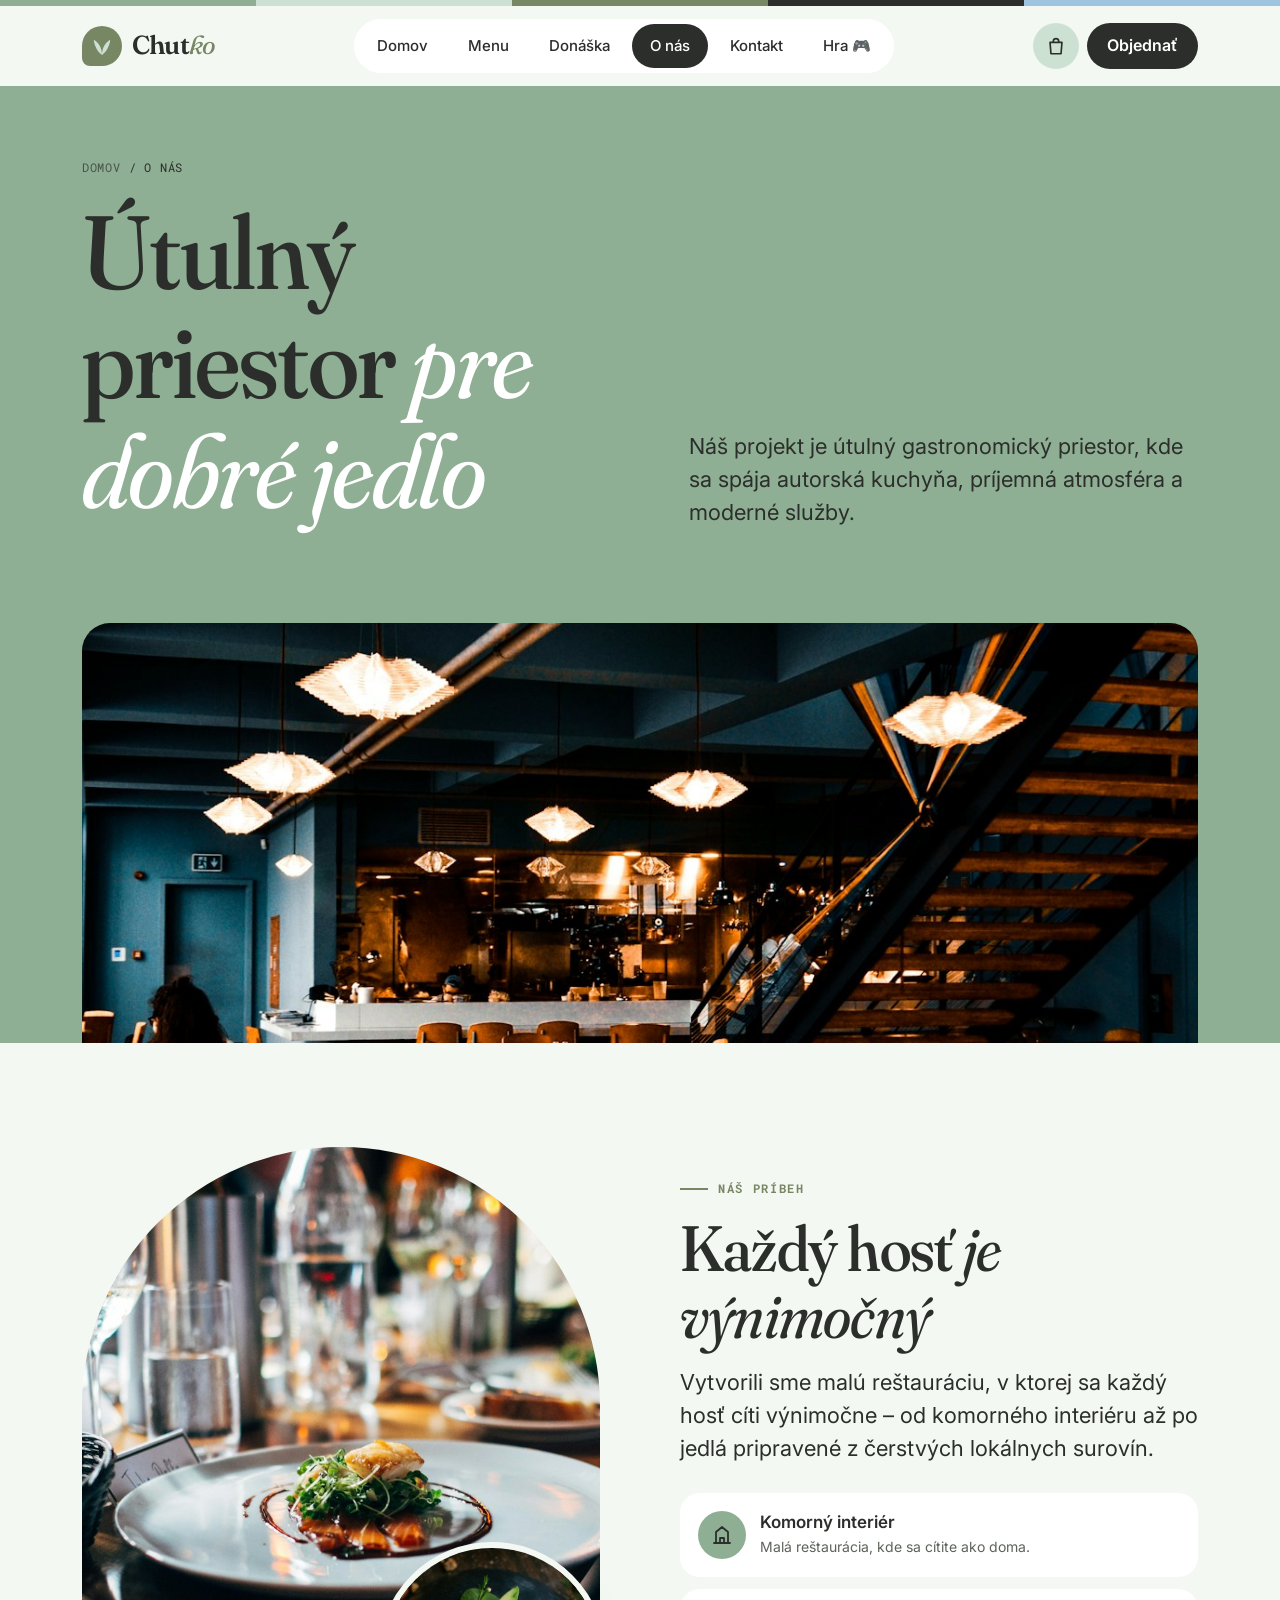
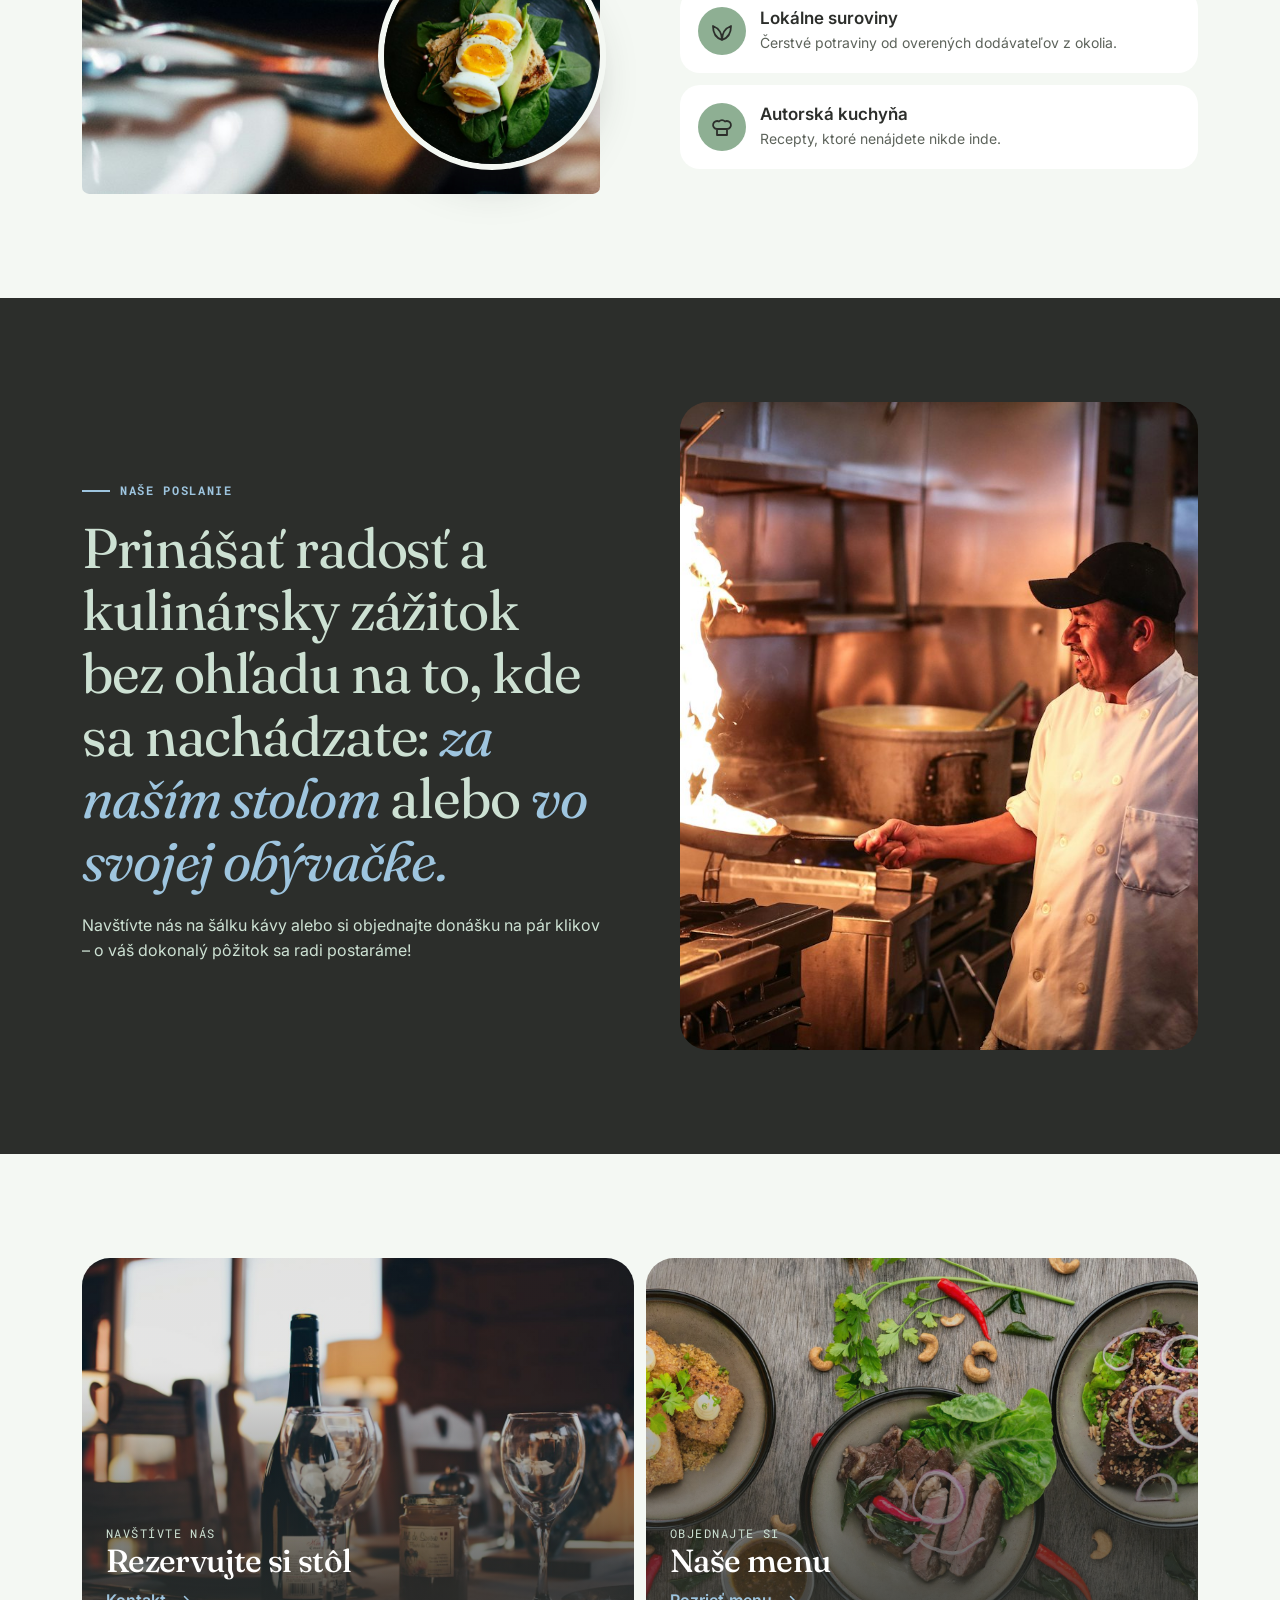
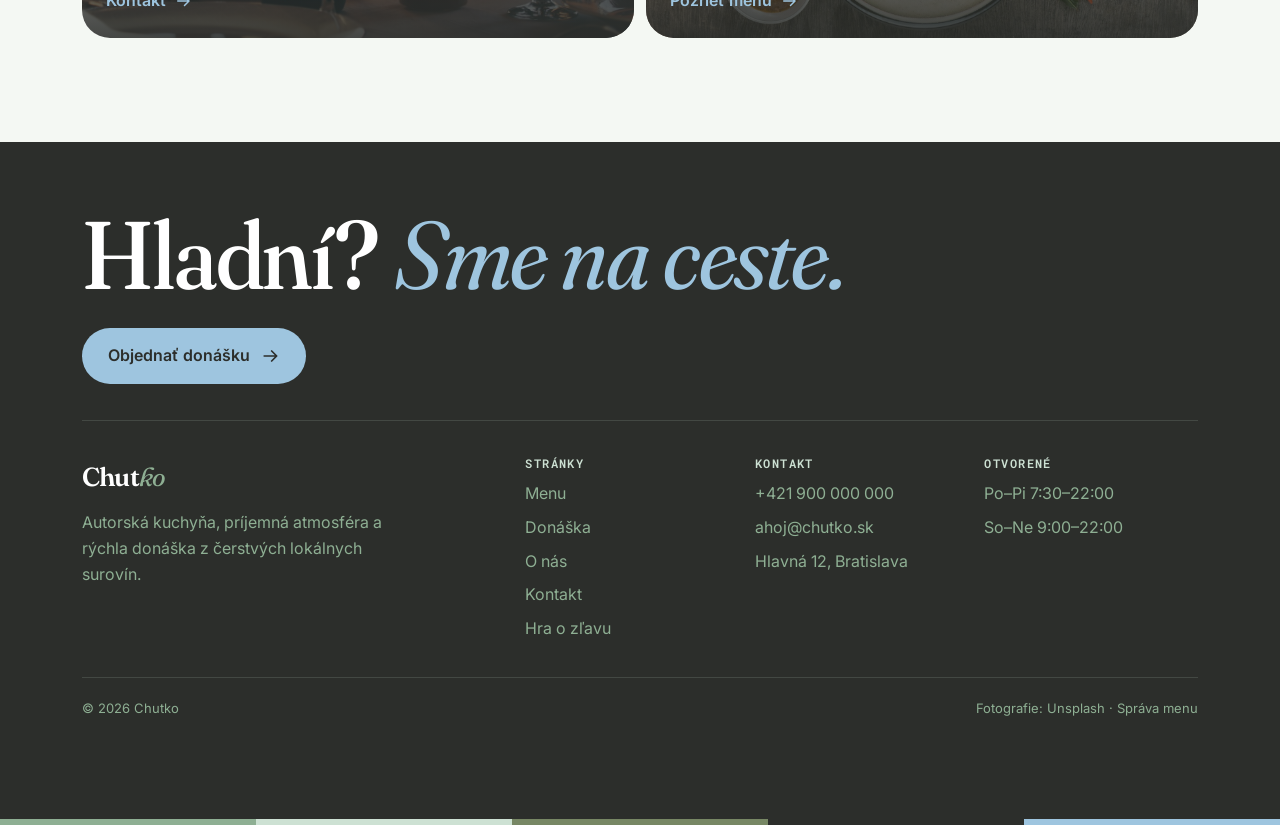
==== chutko-web/o-nas.html @ 9091e457 "Add files via upload" ====
<!DOCTYPE html>
<html lang="sk" class="no-js">
<head>
  <meta charset="UTF-8">
  <meta name="viewport" content="width=device-width, initial-scale=1, viewport-fit=cover">
  <meta name="theme-color" content="#F4F8F3">
  <meta name="description" content="Útulný gastronomický priestor s autorskou kuchyňou z čerstvých lokálnych surovín.">
  <title>O nás — Chutko</title>
  <link rel="icon" href="data:image/svg+xml,%3Csvg xmlns='http://www.w3.org/2000/svg' viewBox='0 0 32 32'%3E%3Crect width='32' height='32' rx='10' fill='%23778764'/%3E%3Cpath d='M16 27c0-9-5-15-10-18 1 8 4 14 10 18Zm0 0c0-9 5-15 10-18-1 8-4 14-10 18Z' fill='%23CDE1D3'/%3E%3C/svg%3E">
  <link rel="preconnect" href="https://fonts.googleapis.com">
  <link rel="preconnect" href="https://fonts.gstatic.com" crossorigin>
  <link href="https://fonts.googleapis.com/css2?family=Fraunces:ital,opsz,wght@0,9..144,400..700;1,9..144,400..600&family=Inter:wght@400;500;600;700&family=Roboto+Mono:wght@500;700&display=swap" rel="stylesheet">
  <link rel="stylesheet" href="styles.css">
</head>
<body>
  <div class="palette-bar" aria-hidden="true"><i></i><i></i><i></i><i></i><i></i></div>
  <header class="header">
    <div class="container header__row">
      <a href="index.html" class="logo" aria-label="Chutko — domov">
        <span class="logo__mark"><svg viewBox="0 0 32 32" aria-hidden="true"><path d="M16 29C16 18 10 10 4 7c1 9 5 17 12 22Zm0 0c0-11 6-19 12-22-1 9-5 17-12 22Z" fill="currentColor"/></svg></span>
        <span class="logo__text">Chut<em>ko</em></span>
      </a>
      <nav class="nav" aria-label="Hlavné menu">
        <a href="index.html">Domov</a>
        <a href="menu.html">Menu</a>
        <a href="donaska.html">Donáška</a>
        <a href="o-nas.html" aria-current="page">O nás</a>
        <a href="kontakt.html">Kontakt</a>
        <a href="hra.html">Hra 🎮</a>
      </nav>
      <div class="header__actions">
        <a href="kosik.html" class="icon-btn" aria-label="Košík"><svg viewBox="0 0 24 24" aria-hidden="true"><path d="M5.5 8h13l-1 12.5h-11L5.5 8Zm3.5 0V7a3 3 0 0 1 6 0v1" fill="none" stroke="currentColor" stroke-width="1.8" stroke-linecap="round" stroke-linejoin="round"/></svg><span class="badge" data-cart-count hidden>0</span></a>
        <a href="menu.html" class="btn btn--ink header__order">Objednať</a>
        <button class="icon-btn burger" type="button" data-burger aria-label="Menu" aria-expanded="false" aria-controls="mnav"><span></span><span></span></button>
      </div>
    </div>
  </header>
  <nav class="mnav" id="mnav" aria-label="Mobilné menu">
    <a href="index.html"><small>01</small>Domov</a>
    <a href="menu.html"><small>02</small>Menu</a>
    <a href="donaska.html"><small>03</small>Donáška</a>
    <a href="o-nas.html" aria-current="page"><small>04</small>O nás</a>
    <a href="kontakt.html"><small>05</small>Kontakt</a>
    <a href="hra.html"><small>06</small>Hra 🎮</a>
    <div class="mnav__foot">
      <p>Objednávky: <a href="tel:+421900000000">+421 900 000 000</a></p>
      <a href="kosik.html" class="btn btn--sky btn--block">Otvoriť košík <svg viewBox="0 0 24 24" aria-hidden="true"><path d="M5 12h14m-5-6 6 6-6 6" fill="none" stroke="currentColor" stroke-width="2" stroke-linecap="round" stroke-linejoin="round"/></svg></a>
    </div>
  </nav>

  <main>
    <section class="phero">
      <div class="container">
        <div>
          <nav class="crumbs" aria-label="Omrvinky"><a href="index.html">Domov</a><span>/</span><span>O nás</span></nav>
          <h1 class="display h1">Útulný priestor <em>pre dobré jedlo</em></h1>
        </div>
        <p class="lead">Náš projekt je útulný gastronomický priestor, kde sa spája autorská kuchyňa, príjemná atmosféra a moderné služby.</p>
        <div class="phero__img"><img src="img/priestor.jpg" alt="Interiér reštaurácie Chutko" width="1200" height="900"></div>
      </div>
    </section>

    <section class="section">
      <div class="container split">
        <div class="split__media split__media--arch reveal">
          <img src="img/interier.jpg" alt="Hostia pri večeri" loading="lazy">
          <img class="float" src="img/avokado.jpg" alt="" loading="lazy">
        </div>
        <div class="reveal">
          <p class="label c-olive">Náš príbeh</p>
          <h2 class="display h2">Každý hosť <em>je výnimočný</em></h2>
          <p class="lead">Vytvorili sme malú reštauráciu, v ktorej sa každý hosť cíti výnimočne – od komorného interiéru až po jedlá pripravené z čerstvých lokálnych surovín.</p>
          <ul class="perks"><li class="reveal"><span class="perks__icon"><svg viewBox="0 0 24 24" aria-hidden="true"><path d="M4 20h16M6 20V9l6-5 6 5v11M10 20v-5h4v5" fill="none" stroke="currentColor" stroke-width="1.8" stroke-linecap="round" stroke-linejoin="round"/></svg></span><div><h3>Komorný interiér</h3><p>Malá reštaurácia, kde sa cítite ako doma.</p></div></li><li class="reveal"><span class="perks__icon"><svg viewBox="0 0 24 24" aria-hidden="true"><path d="M12 21c0-7-4-12-9-14 0 7 3 12 9 14Zm0 0c0-7 4-12 9-14 0 7-3 12-9 14Z" fill="none" stroke="currentColor" stroke-width="1.8" stroke-linecap="round" stroke-linejoin="round"/></svg></span><div><h3>Lokálne suroviny</h3><p>Čerstvé potraviny od overených dodávateľov z okolia.</p></div></li><li class="reveal"><span class="perks__icon"><svg viewBox="0 0 24 24" aria-hidden="true"><path d="M7 14h10v6H7zM7 14a4 4 0 1 1 2-7.5 4 4 0 0 1 6 0A4 4 0 1 1 17 14" fill="none" stroke="currentColor" stroke-width="1.8" stroke-linecap="round" stroke-linejoin="round"/></svg></span><div><h3>Autorská kuchyňa</h3><p>Recepty, ktoré nenájdete nikde inde.</p></div></li></ul>
        </div>
      </div>
    </section>

    <section class="section section--ink">
      <div class="container split split--rev">
        <div class="split__media reveal">
          <img src="img/sef.jpg" alt="Šéfkuchár pri sporáku" loading="lazy">
        </div>
        <div class="reveal">
          <p class="label c-sky">Naše poslanie</p>
          <p class="quote">Prinášať radosť a kulinársky zážitok bez ohľadu na to, kde sa nachádzate: <em>za naším stolom</em> alebo <em>vo svojej obývačke.</em></p>
          <p style="margin-top:20px">Navštívte nás na šálku kávy alebo si objednajte donášku na pár klikov – o váš dokonalý pôžitok sa radi postaráme!</p>
        </div>
      </div>
    </section>

    <section class="section">
      <div class="container two-cards">
        <a href="kontakt.html" class="card-link reveal">
          <img src="img/vecer.jpg" alt="" loading="lazy">
          <small>Navštívte nás</small>
          <strong>Rezervujte si stôl</strong>
          <span class="arrow">Kontakt <svg viewBox="0 0 24 24" aria-hidden="true"><path d="M5 12h14m-5-6 6 6-6 6" fill="none" stroke="currentColor" stroke-width="2" stroke-linecap="round" stroke-linejoin="round"/></svg></span>
        </a>
        <a href="menu.html" class="card-link reveal reveal-d1">
          <img src="img/hero.jpg" alt="" loading="lazy">
          <small>Objednajte si</small>
          <strong>Naše menu</strong>
          <span class="arrow">Pozrieť menu <svg viewBox="0 0 24 24" aria-hidden="true"><path d="M5 12h14m-5-6 6 6-6 6" fill="none" stroke="currentColor" stroke-width="2" stroke-linecap="round" stroke-linejoin="round"/></svg></span>
        </a>
      </div>
    </section>
  </main>

  <footer class="footer">
    <div class="container">
      <div class="footer__big">
        <p class="display">Hladní? <em>Sme na&nbsp;ceste.</em></p>
        <a href="menu.html" class="btn btn--sky">Objednať donášku <svg viewBox="0 0 24 24" aria-hidden="true"><path d="M5 12h14m-5-6 6 6-6 6" fill="none" stroke="currentColor" stroke-width="2" stroke-linecap="round" stroke-linejoin="round"/></svg></a>
      </div>
      <div class="footer__grid">
        <div>
          <a href="index.html" class="logo"><span class="logo__text">Chut<em>ko</em></span></a>
          <p style="margin-top:12px;max-width:30ch">Autorská kuchyňa, príjemná atmosféra a rýchla donáška z čerstvých lokálnych surovín.</p>
        </div>
        <div>
          <h3>Stránky</h3>
          <ul>
            <li><a href="menu.html">Menu</a></li>
            <li><a href="donaska.html">Donáška</a></li>
            <li><a href="o-nas.html">O nás</a></li>
            <li><a href="kontakt.html">Kontakt</a></li>
            <li><a href="hra.html">Hra o zľavu</a></li>
          </ul>
        </div>
        <div>
          <h3>Kontakt</h3>
          <ul>
            <li><a href="tel:+421900000000">+421 900 000 000</a></li>
            <li><a href="mailto:ahoj@chutko.sk">ahoj@chutko.sk</a></li>
            <li>Hlavná 12, Bratislava</li>
          </ul>
        </div>
        <div>
          <h3>Otvorené</h3>
          <ul>
            <li>Po–Pi 7:30–22:00</li>
            <li>So–Ne 9:00–22:00</li>
          </ul>
        </div>
      </div>
      <div class="footer__bottom">
        <span>© <span data-year></span> Chutko</span>
        <span>Fotografie: Unsplash · <a href="admin.html">Správa menu</a></span>
      </div>
    </div>
  </footer>
  <div class="palette-bar" aria-hidden="true"><i></i><i></i><i></i><i></i><i></i></div>
  <a href="kosik.html" class="cart-bar" data-cart-bar hidden>
    <span class="cart-bar__count" data-cart-count>0</span>
    <span class="cart-bar__label">Váš košík</span>
    <span class="cart-bar__total"><span data-cart-sum>0,00 €</span><svg viewBox="0 0 24 24" aria-hidden="true"><path d="M5 12h14m-5-6 6 6-6 6" fill="none" stroke="currentColor" stroke-width="2" stroke-linecap="round" stroke-linejoin="round"/></svg></span>
  </a>

  <script src="data.js"></script>
  <script src="script.js"></script>
  <script src="fun.js"></script>
</body>
</html>
---- chutko-web/styles.css ----
/* ==========================================================
   Chutko — reštaurácia a donáška
   Mobile-first · Paleta: #8EAF93 · #CDE1D3 · #778764 · #2C2E2B · #9EC5DF
   ========================================================== */

/* Plynulé prechody medzi stránkami (odkazy href) */
@view-transition { navigation: auto; }
::view-transition-old(root) { animation: vt-out .28s ease both; }
::view-transition-new(root) { animation: vt-in .38s ease both; }
@keyframes vt-out { to { opacity: 0; transform: translateY(-10px); } }
@keyframes vt-in { from { opacity: 0; transform: translateY(14px); } }

:root {
  --sage: #8EAF93;
  --mint: #CDE1D3;
  --olive: #778764;
  --olive-deep: #5a6749;
  --ink: #2C2E2B;
  --ink-2: #363935;
  --sky: #9EC5DF;
  --sky-soft: #dcebf5;
  --paper: #f4f8f3;
  --white: #fff;
  --muted: #5d635b;

  --display: "Fraunces", Georgia, "Times New Roman", serif;
  --font: "Inter", system-ui, -apple-system, "Segoe UI", Roboto, sans-serif;
  --mono: "Roboto Mono", ui-monospace, monospace;

  --gutter: 16px;
  --max: 1180px;
  --r-lg: 28px;
  --r: 20px;
  --r-sm: 14px;
  --shadow: 0 24px 48px -20px rgba(44, 46, 43, .35);
  --safe-bottom: env(safe-area-inset-bottom, 0px);
  --ease: cubic-bezier(.2, .8, .2, 1);
}

*, *::before, *::after { box-sizing: border-box; }
html { -webkit-text-size-adjust: 100%; scroll-behavior: smooth; scroll-padding-top: 90px; }
body {
  margin: 0;
  font-family: var(--font);
  font-size: 16px;
  line-height: 1.6;
  color: var(--ink);
  background: var(--paper);
  -webkit-font-smoothing: antialiased;
  overflow-x: hidden;
}
body.nav-open { overflow: hidden; }
img { display: block; max-width: 100%; }
svg { display: block; }
a { color: inherit; }
button { font: inherit; color: inherit; cursor: pointer; }
h1, h2, h3 { margin: 0; line-height: 1.05; font-weight: 600; }
p { margin: 0 0 14px; }

.container { width: 100%; max-width: var(--max); margin: 0 auto; padding: 0 var(--gutter); }

/* ---------- Pás farieb (motív z palety) ---------- */
.palette-bar { display: flex; height: 6px; }
.palette-bar i { flex: 1; }
.palette-bar i:nth-child(1) { background: var(--sage); }
.palette-bar i:nth-child(2) { background: var(--mint); }
.palette-bar i:nth-child(3) { background: var(--olive); }
.palette-bar i:nth-child(4) { background: var(--ink); }
.palette-bar i:nth-child(5) { background: var(--sky); }

/* ---------- Typografia ---------- */
.display {
  font-family: var(--display);
  font-weight: 500;
  font-variation-settings: "opsz" 144, "SOFT" 50;
  letter-spacing: -.012em;
}
.display em { font-style: italic; font-weight: 400; }
.h1 { font-size: clamp(44px, 12.5vw, 104px); }
.h2 { font-size: clamp(34px, 9vw, 64px); margin-bottom: 18px; }
.h3 { font-size: clamp(24px, 6vw, 32px); }
.lead { font-size: clamp(18px, 4.6vw, 22px); line-height: 1.5; }

.label {
  display: inline-flex;
  align-items: center;
  gap: 10px;
  margin-bottom: 16px;
  font-family: var(--mono);
  font-size: 12px;
  font-weight: 700;
  letter-spacing: .14em;
  text-transform: uppercase;
}
.label::before { content: ""; width: 28px; height: 2px; background: currentColor; }

.c-sage { color: var(--sage); }
.c-mint { color: var(--mint); }
.c-olive { color: var(--olive); }
.c-sky { color: var(--sky); }

/* ---------- Tlačidlá ---------- */
.btn {
  display: inline-flex;
  align-items: center;
  justify-content: center;
  gap: 10px;
  min-height: 56px;
  padding: 0 26px;
  border: 0;
  border-radius: 999px;
  font-weight: 600;
  font-size: 16px;
  text-decoration: none;
  white-space: nowrap;
  transition: transform .2s var(--ease), background .2s ease, color .2s ease;
  -webkit-tap-highlight-color: transparent;
}
.btn:active { transform: scale(.97); }
.btn svg { width: 20px; height: 20px; transition: transform .25s var(--ease); }
.btn:hover svg { transform: translateX(4px); }
.btn--sky { background: var(--sky); color: var(--ink); }
.btn--sky:hover { background: #b3d3e8; }
.btn--ink { background: var(--ink); color: var(--white); }
.btn--ink:hover { background: var(--ink-2); }
.btn--mint { background: var(--mint); color: var(--ink); }
.btn--line { background: transparent; color: inherit; box-shadow: inset 0 0 0 1.5px currentColor; }
.btn--line:hover { background: rgba(255, 255, 255, .08); }
.btn--block { width: 100%; }

/* ---------- Hlavička ---------- */
.header {
  position: sticky;
  top: 0;
  z-index: 50;
  background: rgba(244, 248, 243, .86);
  backdrop-filter: saturate(1.4) blur(14px);
  -webkit-backdrop-filter: saturate(1.4) blur(14px);
  transition: box-shadow .3s ease;
}
.header.is-scrolled { box-shadow: 0 10px 30px -18px rgba(44, 46, 43, .4); }
.header__row { display: flex; align-items: center; justify-content: space-between; height: 68px; }

.logo { display: flex; align-items: center; gap: 10px; text-decoration: none; }
.logo__mark {
  display: grid;
  place-items: center;
  width: 40px;
  height: 40px;
  border-radius: 50% 50% 50% 8px;
  background: var(--olive);
  color: var(--mint);
}
.logo__mark svg { width: 22px; height: 22px; }
.logo__text { font-family: var(--display); font-size: 26px; font-weight: 600; letter-spacing: -.03em; }
.logo__text em { font-style: italic; font-weight: 400; color: var(--olive); }

.nav { display: none; }

.header__actions { display: flex; align-items: center; gap: 8px; }
.icon-btn {
  position: relative;
  display: grid;
  place-items: center;
  width: 46px;
  height: 46px;
  border: 0;
  border-radius: 50%;
  background: var(--mint);
  text-decoration: none;
  -webkit-tap-highlight-color: transparent;
  transition: background .2s ease;
}
.icon-btn:hover { background: var(--sage); }
.icon-btn svg { width: 22px; height: 22px; }
.badge {
  position: absolute;
  top: -2px;
  right: -2px;
  min-width: 20px;
  height: 20px;
  padding: 0 6px;
  border-radius: 10px;
  background: var(--ink);
  color: var(--white);
  font-size: 11px;
  font-weight: 700;
  line-height: 20px;
  text-align: center;
}
.badge[hidden] { display: none; }
.badge.bump { animation: bump .4s var(--ease); }
@keyframes bump { 40% { transform: scale(1.4); } }

.burger { background: var(--ink); color: var(--white); }
.burger:hover { background: var(--ink-2); }
.burger span { position: absolute; width: 18px; height: 2px; border-radius: 2px; background: currentColor; transition: transform .3s var(--ease); }
.burger span:nth-child(1) { transform: translateY(-4px); }
.burger span:nth-child(2) { transform: translateY(4px); }
.nav-open .burger span:nth-child(1) { transform: rotate(45deg); }
.nav-open .burger span:nth-child(2) { transform: rotate(-45deg); }

/* Mobilné menu na celú obrazovku */
.mnav {
  position: fixed;
  inset: 74px 0 0;
  z-index: 49;
  display: flex;
  flex-direction: column;
  padding: 24px var(--gutter) calc(24px + var(--safe-bottom));
  background: var(--ink);
  color: var(--mint);
  clip-path: inset(0 0 100% 0);
  transition: clip-path .45s var(--ease);
  overflow-y: auto;
}
.nav-open .mnav { clip-path: inset(0 0 0 0); }
.mnav a {
  display: flex;
  align-items: baseline;
  gap: 14px;
  padding: 12px 0;
  border-bottom: 1px solid rgba(205, 225, 211, .14);
  font-family: var(--display);
  font-size: 40px;
  letter-spacing: -.03em;
  text-decoration: none;
  opacity: 0;
  transform: translateY(16px);
  transition: opacity .4s ease, transform .4s var(--ease), color .2s ease;
}
.mnav a small { font-family: var(--mono); font-size: 12px; color: var(--sage); }
.mnav a[aria-current="page"] { color: var(--sky); font-style: italic; }
.nav-open .mnav a { opacity: 1; transform: none; }
.nav-open .mnav a:nth-child(2) { transition-delay: .05s; }
.nav-open .mnav a:nth-child(3) { transition-delay: .1s; }
.nav-open .mnav a:nth-child(4) { transition-delay: .15s; }
.nav-open .mnav a:nth-child(5) { transition-delay: .2s; }
.nav-open .mnav a:nth-child(6) { transition-delay: .25s; }
.mnav__foot { margin-top: auto; padding-top: 24px; font-size: 14px; color: var(--sage); }
.mnav__foot a { all: unset; color: var(--mint); font-weight: 600; }

/* ---------- Úvod (domov) ---------- */
.hero { position: relative; background: var(--ink); color: var(--mint); overflow: hidden; }
.hero__media { position: relative; margin: 0 var(--gutter); border-radius: 0 0 var(--r-lg) var(--r-lg); overflow: hidden; aspect-ratio: 4 / 3.4; }
.hero__media img { width: 100%; height: 100%; object-fit: cover; transform: scale(1.06); animation: heroZoom 1.6s var(--ease) forwards; }
@keyframes heroZoom { to { transform: scale(1); } }
.hero__chip {
  position: absolute;
  left: 14px;
  bottom: 14px;
  display: flex;
  align-items: center;
  gap: 10px;
  padding: 10px 14px 10px 10px;
  border-radius: 999px;
  background: var(--paper);
  color: var(--ink);
  font-size: 14px;
  font-weight: 600;
  box-shadow: var(--shadow);
}
.hero__chip b { display: grid; place-items: center; width: 34px; height: 34px; border-radius: 50%; background: var(--sky); font-size: 16px; }
.hero__body { padding: 32px var(--gutter) 44px; }
.hero h1 { color: var(--white); margin-bottom: 20px; }
.hero h1 em { color: var(--sky); }
.hero .lead { color: var(--mint); max-width: 30ch; margin-bottom: 28px; }
.hero__cta { display: grid; gap: 10px; }
.hero__cta .btn--line { color: var(--mint); }

.stats { display: grid; grid-template-columns: repeat(3, 1fr); margin-top: 36px; border-top: 1px solid rgba(205, 225, 211, .18); }
.stats div { padding: 18px 4px 0; }
.stats div + div { padding-left: 14px; border-left: 1px solid rgba(205, 225, 211, .18); }
.stats b { display: block; font-family: var(--display); font-size: 30px; font-weight: 500; color: var(--white); letter-spacing: -.02em; line-height: 1.1; }
.stats span { font-size: 12px; color: var(--sage); }

/* ---------- Bežiaci pás ---------- */
.marquee { overflow: hidden; background: var(--sage); color: var(--ink); padding: 16px 0; }
.marquee__track { display: flex; width: max-content; animation: marquee 28s linear infinite; }
.marquee span { display: flex; align-items: center; gap: 28px; padding-right: 28px; font-family: var(--display); font-size: 28px; font-style: italic; white-space: nowrap; }
.marquee span::after { content: "✦"; font-style: normal; font-size: 18px; color: var(--mint); }
@keyframes marquee { to { transform: translateX(-50%); } }

/* ---------- Sekcie ---------- */
.section { padding: 72px 0; }
.section--mint { background: var(--mint); }
.section--sage { background: var(--sage); }
.section--olive { background: var(--olive); color: var(--white); }
.section--olive .label { color: var(--mint); }
.section--ink { background: var(--ink); color: var(--mint); }
.section--ink h2 { color: var(--white); }
.section--sky { background: var(--sky); }

.section__head { margin-bottom: 36px; }
.section__head p { max-width: 58ch; }
.section__head--row { display: grid; gap: 18px; }

/* Rozdelený blok: text + fotka */
.split { display: grid; gap: 36px; }
.split__media { position: relative; }
.split__media img { width: 100%; height: auto; aspect-ratio: 4 / 5; object-fit: cover; border-radius: var(--r-lg); }
.split__media--arch img { border-radius: 999px 999px var(--r-lg) var(--r-lg); }
.split__media .float {
  position: absolute;
  right: -6px;
  bottom: 24px;
  width: 44%;
  aspect-ratio: 1;
  border: 6px solid var(--paper);
  border-radius: 50%;
  object-fit: cover;
  box-shadow: var(--shadow);
}
.section--mint .split__media .float { border-color: var(--mint); }
.section--olive .split__media .float { border-color: var(--olive); }

.sticker {
  position: absolute;
  top: 18px;
  left: 18px;
  display: grid;
  place-items: center;
  width: 108px;
  height: 108px;
  border-radius: 50%;
  background: var(--sky);
  color: var(--ink);
  font-family: var(--display);
  font-size: 15px;
  font-style: italic;
  line-height: 1.15;
  text-align: center;
  animation: spin 18s linear infinite;
}
.sticker b { display: block; font-size: 30px; font-style: normal; font-weight: 600; }
@keyframes spin { 50% { transform: rotate(8deg) scale(1.04); } }

/* Zoznam výhod */
.perks { display: grid; gap: 12px; margin: 28px 0 0; padding: 0; list-style: none; }
.perks li { display: flex; gap: 14px; align-items: flex-start; padding: 18px; border-radius: var(--r); background: var(--white); }
.section--mint .perks li { background: rgba(255, 255, 255, .6); }
.perks__icon { flex: none; display: grid; place-items: center; width: 48px; height: 48px; border-radius: 50%; background: var(--sage); }
.perks__icon svg { width: 24px; height: 24px; }
.perks h3 { font-size: 17px; line-height: 1.3; margin-bottom: 2px; }
.perks p { margin: 0; font-size: 14px; color: var(--muted); }

/* Kroky donášky */
.steps { display: grid; gap: 12px; margin: 0; padding: 0; list-style: none; counter-reset: s; }
.step {
  position: relative;
  padding: 26px 22px 22px;
  border-radius: var(--r);
  background: rgba(255, 255, 255, .1);
  overflow: hidden;
}
.step::before {
  counter-increment: s;
  content: "0" counter(s);
  display: block;
  margin-bottom: 30px;
  font-family: var(--display);
  font-size: 64px;
  font-style: italic;
  line-height: .8;
  color: var(--mint);
}
.step h3 { font-size: 22px; font-family: var(--display); font-weight: 500; margin-bottom: 6px; }
.step p { margin: 0; opacity: .85; }
.section--mint .step, .section--paper .step { background: var(--white); }
.section--mint .step::before { color: var(--olive); }

/* Veľká citácia */
.quote { font-family: var(--display); font-size: clamp(28px, 7.4vw, 56px); line-height: 1.12; letter-spacing: -.02em; }
.quote em { color: var(--sky); }

/* Karta s ikonou */
.eco {
  display: grid;
  gap: 18px;
  padding: 26px;
  border-radius: var(--r-lg);
  background: var(--sky);
  color: var(--ink);
}
.eco__icon { display: grid; place-items: center; width: 56px; height: 56px; border-radius: 50%; background: var(--sky-soft); }
.eco__icon svg { width: 28px; height: 28px; }
.eco p { margin: 0; font-size: 18px; }

/* ---------- Karty jedál ---------- */
.dishes { display: grid; gap: 16px; }
.dishes--scroll {
  grid-auto-flow: column;
  grid-auto-columns: 78%;
  margin: 0 calc(var(--gutter) * -1);
  padding: 0 var(--gutter) 8px;
  overflow-x: auto;
  scroll-snap-type: x mandatory;
  scrollbar-width: none;
}
.dishes--scroll::-webkit-scrollbar { display: none; }
.dishes--scroll .dish { scroll-snap-align: start; }

.dish {
  display: flex;
  flex-direction: column;
  border-radius: var(--r-lg);
  background: var(--white);
  overflow: hidden;
  transition: transform .35s var(--ease), box-shadow .35s var(--ease);
}
.dish:hover { transform: translateY(-4px); box-shadow: var(--shadow); }
.dish__media { position: relative; aspect-ratio: 4 / 3; overflow: hidden; background: var(--mint); }
.dish__media img { width: 100%; height: 100%; object-fit: cover; transition: transform .6s var(--ease); }
.dish:hover .dish__media img { transform: scale(1.06); }
.dish__tag {
  position: absolute;
  top: 12px;
  left: 12px;
  padding: 6px 12px;
  border-radius: 999px;
  background: var(--paper);
  font-size: 12px;
  font-weight: 600;
}
.dish__tag--sky { background: var(--sky); }
.dish__tag--sage { background: var(--sage); }
.dish__body { display: flex; flex-direction: column; flex: 1; padding: 18px 18px 18px; }
.dish h3 { font-family: var(--display); font-size: 23px; font-weight: 500; letter-spacing: -.02em; line-height: 1.15; margin-bottom: 6px; }
.dish p { flex: 1; font-size: 14px; color: var(--muted); line-height: 1.5; }
.dish__foot { display: flex; align-items: center; justify-content: space-between; gap: 10px; }
.price { font-family: var(--mono); font-size: 18px; font-weight: 700; }
.price small { font-size: 13px; }

.add {
  display: inline-flex;
  align-items: center;
  gap: 6px;
  height: 44px;
  padding: 0 18px 0 14px;
  border: 0;
  border-radius: 999px;
  background: var(--ink);
  color: var(--white);
  font-size: 14px;
  font-weight: 600;
  -webkit-tap-highlight-color: transparent;
  transition: background .2s ease, transform .15s ease;
}
.add:hover { background: var(--olive); }
.add:active { transform: scale(.94); }
.add svg { width: 18px; height: 18px; }

.qty { display: flex; align-items: center; gap: 2px; height: 44px; padding: 4px; border-radius: 999px; background: var(--mint); }
.qty button { display: grid; place-items: center; width: 36px; height: 36px; border: 0; border-radius: 50%; background: var(--white); font-size: 18px; font-weight: 600; line-height: 1; -webkit-tap-highlight-color: transparent; }
.qty button:hover { background: var(--sage); }
.qty span { min-width: 26px; text-align: center; font-family: var(--mono); font-weight: 700; }

/* ---------- Podstránky: hlavička stránky ---------- */
.phero { position: relative; padding: 40px 0 0; background: var(--sage); overflow: hidden; }
.phero--ink { background: var(--ink); color: var(--mint); }
.phero--ink h1 { color: var(--white); }
.phero--olive { background: var(--olive); color: var(--white); }
.phero--mint { background: var(--mint); }
.crumbs { display: flex; gap: 8px; margin-bottom: 20px; font-family: var(--mono); font-size: 12px; letter-spacing: .06em; text-transform: uppercase; }
.crumbs a { opacity: .7; text-decoration: none; }
.crumbs a:hover { opacity: 1; text-decoration: underline; }
.phero h1 { margin-bottom: 18px; }
.phero h1 em { color: var(--white); }
.phero h1 em.c-olive { color: var(--olive); }
.phero--ink h1 em, .phero--olive h1 em { color: var(--sky); }
.phero .lead { max-width: 40ch; }
.phero__img { margin-top: 32px; height: 240px; border-radius: var(--r-lg) var(--r-lg) 0 0; overflow: hidden; }
.phero__img img { width: 100%; height: 100%; object-fit: cover; }

/* Menu – kategórie ako odkazy */
.chips {
  position: sticky;
  top: 68px;
  z-index: 20;
  display: flex;
  gap: 8px;
  padding: 12px var(--gutter);
  background: rgba(244, 248, 243, .92);
  backdrop-filter: blur(12px);
  -webkit-backdrop-filter: blur(12px);
  overflow-x: auto;
  scrollbar-width: none;
}
.chips::-webkit-scrollbar { display: none; }
.chip {
  flex: none;
  display: inline-flex;
  align-items: center;
  gap: 8px;
  height: 42px;
  padding: 0 18px;
  border-radius: 999px;
  background: var(--white);
  box-shadow: inset 0 0 0 1.5px var(--mint);
  font-size: 15px;
  font-weight: 600;
  text-decoration: none;
  white-space: nowrap;
  transition: background .2s ease, color .2s ease;
}
.chip i { width: 10px; height: 10px; border-radius: 50%; }
.chip.is-active { background: var(--ink); color: var(--white); box-shadow: none; }
.menu-cat { padding: 44px 0 16px; }
.menu-cat__head { display: flex; align-items: baseline; justify-content: space-between; gap: 12px; margin-bottom: 20px; }
.menu-cat__head span { font-family: var(--mono); font-size: 13px; color: var(--muted); }

/* ---------- Tabuľka / info ---------- */
.info { display: grid; gap: 12px; margin: 0; padding: 0; list-style: none; }
.info li { display: flex; flex-direction: column; gap: 4px; padding: 20px; border-radius: var(--r); background: var(--white); }
.info b { font-family: var(--mono); font-size: 12px; letter-spacing: .1em; text-transform: uppercase; color: var(--olive-deep); }
.info span, .info a { font-family: var(--display); font-size: 22px; letter-spacing: -.01em; text-decoration: none; }
.info a:hover { color: var(--olive); }

.zones { display: grid; gap: 10px; margin: 0; padding: 0; list-style: none; }
.zones li { display: flex; align-items: center; justify-content: space-between; gap: 12px; padding: 18px 20px; border-radius: var(--r); background: var(--white); }
.zones b { font-family: var(--mono); }
.zones li span:first-child { display: flex; align-items: center; gap: 12px; font-weight: 600; }
.zones i { width: 14px; height: 14px; border-radius: 50%; }

.faq { display: grid; gap: 10px; }
.faq details { border-radius: var(--r); background: var(--white); }
.faq summary { display: flex; justify-content: space-between; gap: 16px; padding: 20px; font-weight: 600; cursor: pointer; list-style: none; }
.faq summary::-webkit-details-marker { display: none; }
.faq summary::after { content: "+"; flex: none; display: grid; place-items: center; width: 28px; height: 28px; border-radius: 50%; background: var(--mint); font-size: 18px; line-height: 1; transition: transform .3s var(--ease); }
.faq details[open] summary::after { transform: rotate(45deg); background: var(--sky); }
.faq details p { margin: 0; padding: 0 20px 20px; color: var(--muted); }

.map { border-radius: var(--r-lg); overflow: hidden; background: var(--mint); aspect-ratio: 4 / 3; }
.map iframe { width: 100%; height: 100%; border: 0; filter: saturate(.6) hue-rotate(-10deg); }

/* ---------- Výzva (CTA) ---------- */
.cta {
  position: relative;
  display: grid;
  gap: 22px;
  padding: 36px 24px;
  border-radius: var(--r-lg);
  background: var(--sky);
  overflow: hidden;
}
.cta h2 { position: relative; }
.cta::after {
  content: "";
  position: absolute;
  right: -60px;
  top: -60px;
  width: 200px;
  height: 200px;
  border-radius: 50%;
  background: var(--sky-soft);
  opacity: .6;
}
.cta > * { position: relative; z-index: 1; }

.two-cards { display: grid; gap: 12px; }
.card-link {
  position: relative;
  display: flex;
  flex-direction: column;
  justify-content: flex-end;
  min-height: 260px;
  padding: 24px;
  border-radius: var(--r-lg);
  overflow: hidden;
  color: var(--white);
  text-decoration: none;
  isolation: isolate;
}
.card-link img { position: absolute; inset: 0; z-index: -2; width: 100%; height: 100%; object-fit: cover; transition: transform .6s var(--ease); }
.card-link::before { content: ""; position: absolute; inset: 0; z-index: -1; background: linear-gradient(to top, rgba(44, 46, 43, .88), rgba(44, 46, 43, .1) 70%); }
.card-link:hover img { transform: scale(1.05); }
.card-link small { font-family: var(--mono); font-size: 12px; letter-spacing: .12em; text-transform: uppercase; color: var(--mint); }
.card-link strong { font-family: var(--display); font-size: 32px; font-weight: 500; letter-spacing: -.02em; line-height: 1.1; }
.card-link span.arrow { display: inline-flex; align-items: center; gap: 8px; margin-top: 10px; font-weight: 600; color: var(--sky); }
.card-link span.arrow svg { width: 18px; height: 18px; transition: transform .25s var(--ease); }
.card-link:hover span.arrow svg { transform: translateX(4px); }

/* ---------- Košík (stránka) ---------- */
.cart-layout { display: grid; gap: 24px; align-items: start; }
.cart-layout > * { min-width: 0; }
.panel { padding: 22px; border-radius: var(--r-lg); background: var(--white); }
.panel h2 { font-family: var(--display); font-size: 28px; font-weight: 500; letter-spacing: -.02em; margin-bottom: 18px; }

.cart-list { display: grid; gap: 14px; margin: 0; padding: 0; list-style: none; }
.cart-item { display: grid; grid-template-columns: 72px 1fr; gap: 14px; align-items: center; }
.cart-item + .cart-item { padding-top: 14px; border-top: 1px solid var(--mint); }
.cart-item img { width: 72px; height: 72px; border-radius: 16px; object-fit: cover; }
.cart-item__name { font-weight: 600; line-height: 1.3; }
.cart-item__row { display: flex; align-items: center; justify-content: space-between; gap: 10px; margin-top: 8px; }
.cart-item__price { font-family: var(--mono); font-weight: 700; }
.cart-item .qty { height: 38px; }
.cart-item .qty button { width: 30px; height: 30px; }

.empty { padding: 48px 20px; text-align: center; border-radius: var(--r-lg); background: var(--white); }
.empty__icon { display: grid; place-items: center; width: 88px; height: 88px; margin: 0 auto 18px; border-radius: 50%; background: var(--mint); }
.empty__icon svg { width: 40px; height: 40px; }
.empty h2 { font-family: var(--display); font-size: 30px; font-weight: 500; margin-bottom: 8px; }
.empty p { color: var(--muted); margin-bottom: 22px; }
[hidden] { display: none !important; }

.summary { display: grid; gap: 8px; padding: 18px; margin: 18px 0 0; border-radius: var(--r); background: var(--mint); }
.summary div { display: flex; justify-content: space-between; }
.summary span:last-child { font-family: var(--mono); }
.summary__total { padding-top: 10px; margin-top: 4px; border-top: 1px dashed var(--olive); font-weight: 700; font-size: 20px; }
.summary__note { margin: 0; font-size: 13px; color: var(--olive-deep); }
.progress { height: 6px; border-radius: 3px; background: rgba(255, 255, 255, .7); overflow: hidden; }
.progress i { display: block; height: 100%; border-radius: 3px; background: var(--olive); transition: width .4s var(--ease); }

.field { display: grid; gap: 6px; margin-bottom: 14px; }
.field > span { font-size: 14px; font-weight: 600; }
.field input, .field select, .field textarea {
  width: 100%;
  min-height: 54px;
  padding: 14px 16px;
  border: 1.5px solid var(--mint);
  border-radius: var(--r-sm);
  background: var(--paper);
  color: var(--ink);
  font: inherit;
  font-size: 16px;
  outline: none;
  -webkit-appearance: none;
  appearance: none;
  transition: border-color .2s ease, box-shadow .2s ease, background .2s ease;
}
.field textarea { min-height: 84px; resize: vertical; }
.field select {
  background-image: url("data:image/svg+xml,%3Csvg xmlns='http://www.w3.org/2000/svg' width='12' height='8'%3E%3Cpath d='M1 1l5 5 5-5' fill='none' stroke='%232C2E2B' stroke-width='1.8' stroke-linecap='round'/%3E%3C/svg%3E");
  background-repeat: no-repeat;
  background-position: right 18px center;
  padding-right: 44px;
}
.field input:focus, .field select:focus, .field textarea:focus { border-color: var(--olive); background: var(--white); box-shadow: 0 0 0 4px rgba(119, 135, 100, .18); }
.field input.is-invalid { border-color: #b8574b; }
.fields-2 { display: grid; gap: 0 12px; }

.choice { display: grid; grid-template-columns: 1fr 1fr; gap: 8px; margin: 0 0 14px; padding: 0; border: 0; }
.choice legend { margin-bottom: 6px; padding: 0; font-size: 14px; font-weight: 600; }
.choice label { position: relative; }
.choice input { position: absolute; opacity: 0; pointer-events: none; }
.choice span { display: grid; place-items: center; min-height: 52px; padding: 0 8px; border: 1.5px solid var(--mint); border-radius: var(--r-sm); background: var(--paper); font-weight: 600; text-align: center; transition: all .2s ease; }
.choice input:checked + span { border-color: var(--ink); background: var(--ink); color: var(--white); }
.choice input:focus-visible + span { box-shadow: 0 0 0 3px var(--sky); }
.form-error { color: #a94a3f; font-size: 14px; font-weight: 600; }

.success { padding: 48px 22px; text-align: center; border-radius: var(--r-lg); background: var(--ink); color: var(--mint); }
.success__icon { display: grid; place-items: center; width: 92px; height: 92px; margin: 0 auto 20px; border-radius: 50%; background: var(--sage); color: var(--ink); animation: pop .6s var(--ease); }
.success__icon svg { width: 44px; height: 44px; }
@keyframes pop { from { transform: scale(.3); opacity: 0; } }
.success h2 { font-family: var(--display); font-size: 36px; font-weight: 500; color: var(--white); margin-bottom: 10px; }
.success h2 em { color: var(--sky); }
.success p { max-width: 42ch; margin: 0 auto 26px; }

/* ---------- Spodný panel košíka ---------- */
.cart-bar {
  position: fixed;
  left: var(--gutter);
  right: var(--gutter);
  bottom: calc(14px + var(--safe-bottom));
  z-index: 40;
  display: flex;
  align-items: center;
  gap: 12px;
  height: 62px;
  padding: 0 8px 0 18px;
  border-radius: 999px;
  background: var(--ink);
  color: var(--white);
  text-decoration: none;
  font-weight: 600;
  box-shadow: 0 18px 40px -12px rgba(44, 46, 43, .6);
  animation: barIn .45s var(--ease) both;
}
.cart-bar__count { display: grid; place-items: center; min-width: 30px; height: 30px; padding: 0 8px; border-radius: 15px; background: var(--sage); color: var(--ink); font-family: var(--mono); font-size: 14px; }
.cart-bar__label { flex: 1; }
.cart-bar__total { display: flex; align-items: center; gap: 8px; height: 46px; padding: 0 18px; border-radius: 999px; background: var(--sky); color: var(--ink); font-family: var(--mono); }
.cart-bar__total svg { width: 18px; height: 18px; }
@keyframes barIn { from { transform: translateY(140%); } }

/* ---------- Päta ---------- */
.footer { background: var(--ink); color: var(--sage); }
.footer__big { padding: 64px 0 36px; border-bottom: 1px solid rgba(205, 225, 211, .14); }
.footer__big .display { color: var(--white); font-size: clamp(40px, 11vw, 96px); line-height: 1; margin-bottom: 26px; }
.footer__big .display em { color: var(--sky); }
.footer__grid { display: grid; grid-template-columns: 1fr 1fr; gap: 28px 16px; padding: 36px 0; }
.footer h3 { margin-bottom: 12px; font-family: var(--mono); font-size: 12px; letter-spacing: .12em; text-transform: uppercase; color: var(--mint); }
.footer ul { margin: 0; padding: 0; list-style: none; display: grid; gap: 8px; }
.footer a { text-decoration: none; }
.footer a:hover { color: var(--white); }
.footer__bottom { display: flex; flex-wrap: wrap; justify-content: space-between; gap: 8px; padding: 20px 0 calc(100px + var(--safe-bottom)); font-size: 13px; border-top: 1px solid rgba(205, 225, 211, .14); }
.footer .logo__text { color: var(--white); }
.footer .logo__text em { color: var(--sage); }

/* ---------- Toast ---------- */
.toast {
  position: fixed;
  left: 50%;
  top: 82px;
  z-index: 90;
  display: flex;
  align-items: center;
  gap: 10px;
  max-width: calc(100% - 32px);
  padding: 8px 16px 8px 8px;
  border-radius: 999px;
  background: var(--ink);
  color: var(--white);
  font-size: 14px;
  font-weight: 600;
  box-shadow: var(--shadow);
  transform: translate(-50%, -24px);
  opacity: 0;
  pointer-events: none;
  transition: transform .35s var(--ease), opacity .3s ease;
}
.toast img { width: 34px; height: 34px; border-radius: 50%; object-fit: cover; }
.toast.is-visible { transform: translate(-50%, 0); opacity: 1; }

/* ---------- Animácia pri scrollovaní ---------- */
.reveal { opacity: 0; transform: translateY(28px); transition: opacity .8s ease, transform .8s var(--ease); }
.reveal.is-in { opacity: 1; transform: none; }
.reveal-d1 { transition-delay: .1s; }
.reveal-d2 { transition-delay: .2s; }
.no-js .reveal { opacity: 1; transform: none; }

:focus-visible { outline: 3px solid var(--sky); outline-offset: 3px; }

@media (prefers-reduced-motion: reduce) {
  *, *::before, *::after { animation: none !important; transition: none !important; }
  .reveal { opacity: 1; transform: none; }
  html { scroll-behavior: auto; }
}

/* ==========================================================
   Tablet
   ========================================================== */
@media (min-width: 720px) {
  :root { --gutter: 32px; }
  .section { padding: 104px 0; }
  .hero__cta { display: flex; flex-wrap: wrap; }
  .dishes { grid-template-columns: repeat(2, 1fr); }
  .dishes--scroll { grid-auto-flow: row; grid-auto-columns: auto; margin: 0; padding: 0; overflow: visible; }
  .steps { grid-template-columns: repeat(3, 1fr); }
  .two-cards { grid-template-columns: 1fr 1fr; }
  .card-link { min-height: 380px; }
  .info { grid-template-columns: 1fr 1fr; }
  .fields-2 { grid-template-columns: 1fr 1fr; }
  .footer__grid { grid-template-columns: 2fr 1fr 1fr 1fr; }
  .section__head--row { grid-template-columns: 1fr auto; align-items: end; }
  .cta { padding: 56px; grid-template-columns: 1fr auto; align-items: center; }
  .phero__img { height: 360px; }
  .cart-bar { left: auto; width: 420px; }
  .toast { top: 90px; }
}

/* ==========================================================
   Desktop
   ========================================================== */
@media (min-width: 1024px) {
  .header__row { height: 80px; }
  .mnav { display: none; }
  .burger { display: none; }
  .nav { display: flex; gap: 4px; padding: 5px; border-radius: 999px; background: var(--white); }
  .nav a {
    padding: 10px 18px;
    border-radius: 999px;
    font-size: 15px;
    font-weight: 500;
    text-decoration: none;
    transition: background .2s ease, color .2s ease;
  }
  .nav a:hover { background: var(--mint); }
  .nav a[aria-current="page"] { background: var(--ink); color: var(--white); }
  .chips { top: 80px; justify-content: center; }
  html { scroll-padding-top: 150px; }

  .hero { display: grid; grid-template-columns: 1.05fr 1fr; align-items: center; min-height: calc(100vh - 86px); max-height: 900px; }
  .hero__body { padding: 64px 40px 64px max(var(--gutter), calc((100vw - var(--max)) / 2 + var(--gutter))); order: -1; }
  .hero__media { height: 100%; margin: 0; aspect-ratio: auto; border-radius: 0 0 0 280px; }
  .hero__chip { left: auto; right: 32px; bottom: 32px; }
  .hero .lead { max-width: 34ch; }

  .split { grid-template-columns: 1fr 1fr; gap: 80px; align-items: center; }
  .split--rev .split__media { order: 2; }
  .perks { grid-template-columns: 1fr; }
  .dishes { grid-template-columns: repeat(3, 1fr); gap: 20px; }
  .dishes--4, .menu-cat .dishes { grid-template-columns: repeat(4, 1fr); }
  .menu-cat .dish h3 { font-size: 21px; }
  .phero { padding-top: 72px; }
  .phero .container { display: grid; grid-template-columns: 1.1fr 1fr; gap: 48px; align-items: end; }
  .phero__img { grid-column: 1 / -1; height: 420px; }
  .cart-layout { grid-template-columns: 1.2fr 1fr; }
  .cart-layout .panel--sticky { position: sticky; top: 100px; }
  .eco { grid-template-columns: auto 1fr; align-items: center; padding: 34px; }
  .zones-faq { display: grid; grid-template-columns: 1fr 1.3fr; gap: 48px; }
  .contact-grid { display: grid; grid-template-columns: 1fr 1.2fr; gap: 32px; align-items: start; }
  .contact-grid .map { aspect-ratio: auto; height: 100%; min-height: 420px; }
}
.header__order { display: none; min-height: 46px; padding: 0 20px; }
@media (min-width: 1024px) { .header__order { display: inline-flex; } }

/* ==========================================================
   Vypredané jedlo
   ========================================================== */
.soldout {
  display: inline-flex;
  align-items: center;
  height: 44px;
  padding: 0 16px;
  border-radius: 999px;
  background: var(--mint);
  color: var(--olive-deep);
  font-size: 14px;
  font-weight: 600;
}
.dish.is-soldout .dish__media img { filter: grayscale(.85); opacity: .7; }
.dish.is-soldout .price { opacity: .5; }

/* ==========================================================
   Administrácia
   ========================================================== */
.adm-small { min-height: 42px; padding: 0 16px; font-size: 14px; }
.adm-small svg { width: 16px; height: 16px; }

.mode { display: block; margin: 0 0 20px; padding: 14px 16px; border-radius: var(--r); font-size: 14px; line-height: 1.5; }
.mode b { display: inline-block; margin-right: 8px; padding: 2px 10px; border-radius: 999px; font-size: 12px; text-transform: uppercase; letter-spacing: .06em; }
.mode--local { background: var(--sky-soft); }
.mode--local b { background: var(--sky); }
.mode--server { background: var(--mint); }
.mode--server b { background: var(--olive); color: var(--white); }
.mode code { padding: 1px 6px; border-radius: 6px; background: rgba(255, 255, 255, .7); font-family: var(--mono); font-size: 13px; }

.login { max-width: 420px; margin: 20px auto; }

.adm-toolbar { display: grid; gap: 10px; margin-bottom: 12px; }
.adm-toolbar__tools { display: flex; flex-wrap: wrap; gap: 8px; }
.adm-toolbar__tools label { cursor: pointer; }
.adm-stats { margin: 0 0 8px; font-family: var(--mono); font-size: 13px; color: var(--muted); }

.adm-cat { padding-top: 28px; }
.adm-cat__head { display: flex; align-items: center; justify-content: space-between; gap: 12px; margin-bottom: 14px; }
.adm-cat__head h2 span { font-family: var(--mono); font-size: 14px; color: var(--muted); vertical-align: middle; }
.adm-empty { padding: 20px; border-radius: var(--r); background: var(--white); color: var(--muted); font-size: 14px; }

.adm-list { display: grid; gap: 8px; margin: 0; padding: 0; list-style: none; }
.adm-row {
  display: grid;
  grid-template-columns: 72px 1fr;
  gap: 8px 14px;
  align-items: center;
  padding: 10px;
  border-radius: var(--r);
  background: var(--white);
}
.adm-row > img { width: 72px; height: 54px; border-radius: 10px; object-fit: cover; }
.adm-row.is-soldout > img { filter: grayscale(.9); opacity: .6; }
.adm-row__name { font-weight: 600; line-height: 1.3; }
.adm-row__meta { display: flex; flex-wrap: wrap; align-items: center; gap: 6px 8px; margin-top: 2px; }
.adm-row__meta .price { font-size: 14px; }
.adm-tag { padding: 2px 8px; border-radius: 999px; background: var(--paper); box-shadow: inset 0 0 0 1px var(--mint); font-size: 11px; font-weight: 600; }
.adm-tag.dish__tag--sage { background: var(--sage); box-shadow: none; }
.adm-tag.dish__tag--sky { background: var(--sky); box-shadow: none; }
.adm-tag--off { background: var(--ink); color: var(--white); box-shadow: none; }
.adm-row__actions { grid-column: 1 / -1; display: flex; align-items: center; gap: 4px; padding-top: 8px; border-top: 1px solid var(--mint); }
.adm-row__actions .switch { margin-right: auto; }

.adm-ico {
  display: grid;
  place-items: center;
  width: 40px;
  height: 40px;
  border: 0;
  border-radius: 12px;
  background: transparent;
  color: var(--ink);
  -webkit-tap-highlight-color: transparent;
  transition: background .2s ease, color .2s ease;
}
.adm-ico svg { width: 20px; height: 20px; }
.adm-ico:hover:not(:disabled) { background: var(--mint); }
.adm-ico:disabled { opacity: .25; cursor: default; }
.adm-ico[data-act="featured"] { color: #c4ccc3; }
.adm-ico[data-act="featured"].is-on { color: #e0a82e; }
.adm-ico--danger:hover:not(:disabled) { background: #f6dcd8; color: #a94a3f; }

/* Prepínač */
.switch { position: relative; display: inline-block; flex: none; width: 50px; height: 30px; cursor: pointer; }
.switch input { position: absolute; opacity: 0; width: 100%; height: 100%; margin: 0; cursor: pointer; z-index: 1; }
.switch span { position: absolute; inset: 0; border-radius: 999px; background: #d5dad4; transition: background .2s ease; }
.switch span::after { content: ""; position: absolute; top: 3px; left: 3px; width: 24px; height: 24px; border-radius: 50%; background: var(--white); box-shadow: 0 2px 4px rgba(44, 46, 43, .2); transition: transform .25s var(--ease); }
.switch input:checked + span { background: var(--olive); }
.switch input:checked + span::after { transform: translateX(20px); }
.switch input:focus-visible + span { box-shadow: 0 0 0 3px var(--sky); }

.toggle-row { display: flex; align-items: center; justify-content: space-between; gap: 16px; padding: 14px 0; border-top: 1px solid var(--mint); cursor: pointer; }
.toggle-row b { display: block; font-size: 15px; }
.toggle-row small { color: var(--muted); font-size: 13px; }

/* Dialóg */
.adm-dialog {
  width: 100%;
  max-width: 100%;
  max-height: 94dvh;
  margin: auto 0 0;
  padding: 0;
  border: 0;
  border-radius: 24px 24px 0 0;
  background: var(--white);
  color: var(--ink);
  box-shadow: var(--shadow);
}
.adm-dialog[open] { animation: dlgUp .35s var(--ease); }
@keyframes dlgUp { from { transform: translateY(40px); opacity: 0; } }
.adm-dialog::backdrop { background: rgba(44, 46, 43, .55); backdrop-filter: blur(3px); }
.adm-dialog form { display: flex; flex-direction: column; max-height: 94dvh; }
.adm-dialog__head { display: flex; align-items: center; justify-content: space-between; padding: 18px var(--gutter) 10px; }
.adm-dialog__head h2 { font-size: 28px; font-weight: 500; }
.adm-dialog__body { flex: 1; overflow-y: auto; padding: 4px var(--gutter) 8px; }
.adm-dialog__foot { display: flex; justify-content: space-between; gap: 10px; padding: 14px var(--gutter) calc(14px + var(--safe-bottom)); border-top: 1px solid var(--mint); }
.adm-dialog__foot .btn { flex: 1; min-height: 52px; }
.adm-danger { color: #a94a3f; }
.adm-danger:hover { background: #f6dcd8 !important; }

.adm-photo { display: grid; gap: 10px; margin-bottom: 18px; }
.adm-photo > img { width: 100%; aspect-ratio: 4 / 3; border-radius: var(--r); object-fit: cover; background: var(--mint); }
.adm-photo label { cursor: pointer; }
.adm-gallery-wrap summary { cursor: pointer; font-size: 14px; font-weight: 600; color: var(--olive-deep); }
.adm-gallery { display: grid; grid-template-columns: repeat(4, 1fr); gap: 6px; margin-top: 10px; }
.adm-gallery button { padding: 0; border: 0; border-radius: 10px; overflow: hidden; background: none; aspect-ratio: 4 / 3; box-shadow: inset 0 0 0 0 var(--ink); }
.adm-gallery img { width: 100%; height: 100%; object-fit: cover; }
.adm-gallery button.is-on { outline: 3px solid var(--ink); outline-offset: -3px; }
.adm-gallery button.is-on img { opacity: .8; }

.choice--3 { grid-template-columns: repeat(3, 1fr); }
.choice--3 span { gap: 6px; display: flex; justify-content: center; align-items: center; font-size: 14px; }
.tone-dot { width: 12px; height: 12px; border-radius: 50%; box-shadow: inset 0 0 0 1px rgba(44, 46, 43, .2); }
.tone-dot--light { background: var(--paper); }
.tone-dot--sage { background: var(--sage); }
.tone-dot--sky { background: var(--sky); }

.toast.is-error { background: #a94a3f; }
.admin .toast, body > .toast[data-toast] { padding: 12px 18px; }

@media (min-width: 720px) {
  .adm-toolbar { grid-template-columns: auto 1fr; align-items: center; }
  .adm-toolbar__tools { justify-content: flex-end; }
  .adm-row { grid-template-columns: 96px 1fr auto; }
  .adm-row > img { width: 96px; height: 72px; }
  .adm-row__actions { grid-column: auto; padding-top: 0; border-top: 0; }
  .adm-row__actions .switch { margin: 0 8px; }
  .adm-dialog { max-width: 560px; margin: auto; border-radius: var(--r-lg); }
  .adm-gallery { grid-template-columns: repeat(6, 1fr); }
}

/* ==========================================================
   Zábava: pršiace jedlo, tajomstvo, koleso, hra, sledovanie
   ========================================================== */
.food-rain { position: fixed; inset: 0; z-index: 200; pointer-events: none; overflow: hidden; }
.food-rain span { position: absolute; top: -60px; animation: rain linear forwards; }
@keyframes rain {
  to { transform: translate(var(--drift), 110vh) rotate(var(--spin)); }
}

.logo.wiggle .logo__mark { animation: wiggle .4s var(--ease); }
@keyframes wiggle { 25% { transform: rotate(-14deg) scale(1.1); } 75% { transform: rotate(10deg); } }

.secret { position: fixed; inset: 0; z-index: 150; display: grid; place-items: center; padding: var(--gutter); background: rgba(44, 46, 43, .6); backdrop-filter: blur(4px); animation: fadeIn .3s ease; }
@keyframes fadeIn { from { opacity: 0; } }
.secret__card { width: 100%; max-width: 380px; padding: 32px 24px; border-radius: var(--r-lg); background: var(--paper); text-align: center; animation: pop .5s var(--ease); }
.secret__emoji { font-size: 56px; line-height: 1; margin-bottom: 10px; }
.secret h2 { font-size: 34px; margin-bottom: 10px; }
.secret h2 em { color: var(--olive); }
.secret__code { display: block; width: 100%; margin: 14px 0 6px; padding: 14px; border: 2px dashed var(--olive); border-radius: var(--r-sm); background: var(--mint); font-family: var(--mono); font-size: 26px; font-weight: 700; letter-spacing: .12em; }
.secret__hint { font-size: 13px; color: var(--muted); }

/* Sekcia na úvode */
.fun { padding-top: 0; }
.section--mint + .fun { padding-top: 72px; }
.fun__grid { display: grid; gap: 14px; }
.fun-card { position: relative; display: flex; flex-direction: column; align-items: flex-start; padding: 28px 24px; border-radius: var(--r-lg); overflow: hidden; }
.fun-card p:not(.label) { max-width: 34ch; }
.fun-card .h3 { margin-bottom: 10px; font-size: clamp(28px, 7vw, 40px); }
.fun-card--wheel { background: var(--sky); }
.fun-card--wheel em { color: var(--white); }
.fun-card--game { background: var(--ink); color: var(--mint); }
.fun-card--game .label { color: var(--sage); }
.fun-card--game h2 { color: var(--white); }
.fun-card--game em { color: var(--sky); }
.fun-card .btn { margin-top: 6px; }
.fun-card__art { position: absolute; right: -30px; top: -30px; width: 150px; height: 150px; display: grid; place-items: center; font-size: 42px; opacity: .95; }
.fun-card__art > span:last-child { position: relative; }
.mini-wheel { position: absolute; inset: 0; border-radius: 50%; background: conic-gradient(#8EAF93 0 60deg, #CDE1D3 0 120deg, #778764 0 180deg, #dcebf5 0 240deg, #2C2E2B 0 300deg, #F4F8F3 0); animation: turn 9s linear infinite; }
@keyframes turn { to { transform: rotate(360deg); } }
.fun-card--game .fun-card__art { top: -10px; right: 0; width: 140px; align-items: end; padding-bottom: 20px; }
.fall { position: absolute; top: 0; font-size: 30px; animation: fall 2.6s ease-in infinite; }
.fall--2 { left: 20px; animation-delay: .9s; }
.fall--3 { right: 20px; animation-delay: 1.7s; }
@keyframes fall { from { transform: translateY(-20px) rotate(0); opacity: 0; } 15% { opacity: 1; } 80% { opacity: 1; } to { transform: translateY(90px) rotate(160deg); opacity: 0; } }
.phero .lead + .btn { margin-top: 4px; }

/* Koleso */
.wheel-dialog { width: calc(100% - 24px); max-width: 460px; max-height: 94dvh; padding: 26px 20px 22px; border: 0; border-radius: var(--r-lg); background: var(--paper); color: var(--ink); text-align: center; overflow-y: auto; }
.wheel-dialog[open] { animation: pop .45s var(--ease); }
.wheel-dialog::backdrop { background: rgba(44, 46, 43, .6); backdrop-filter: blur(3px); }
.wheel-dialog h2 { font-size: 36px; margin-bottom: 6px; }
.wheel-dialog h2 em { color: var(--olive); }
.wheel-dialog .label { justify-content: center; }
.wheel-dialog__sub { color: var(--muted); font-size: 15px; }
.wheel-dialog__close { position: absolute; top: 14px; right: 14px; font-size: 18px; }
.wheel { position: relative; width: min(300px, 100%); aspect-ratio: 1; margin: 8px auto 18px; }
.wheel__disc { width: 100%; height: 100%; border-radius: 50%; box-shadow: 0 0 0 8px var(--ink), var(--shadow); transition: transform 4.6s cubic-bezier(.12, .7, .08, 1); overflow: hidden; }
.wheel__svg { width: 100%; height: 100%; }
.wheel__svg text { font-family: var(--font); font-size: 11px; font-weight: 600; }
.wheel__pointer { position: absolute; top: -14px; left: 50%; z-index: 2; width: 0; height: 0; margin-left: -14px; border: 14px solid transparent; border-top: 26px solid #e0a82e; filter: drop-shadow(0 3px 3px rgba(44, 46, 43, .35)); }
.wheel__spin { position: absolute; top: 50%; left: 50%; width: 66px; height: 66px; margin: -33px 0 0 -33px; border: 0; border-radius: 50%; background: var(--ink); color: var(--white); font-family: var(--mono); font-weight: 700; font-size: 14px; box-shadow: 0 0 0 5px var(--paper); transition: transform .15s ease; }
.wheel__spin:active { transform: scale(.92); }
.wheel-result { display: grid; grid-template-columns: 80px 1fr; gap: 12px 14px; align-items: center; padding: 14px; border-radius: var(--r); background: var(--white); text-align: left; animation: pop .45s var(--ease); }
.wheel-result img { width: 80px; height: 80px; border-radius: 16px; object-fit: cover; }
.wheel-result small { display: block; font-size: 12px; color: var(--olive-deep); font-weight: 600; }
.wheel-result strong { display: block; font-family: var(--display); font-size: 22px; font-weight: 500; line-height: 1.15; }
.wheel-result__actions { grid-column: 1 / -1; display: grid; grid-template-columns: 1fr 1fr; gap: 8px; }
.wheel-result__actions .btn { min-height: 48px; padding: 0 12px; }

/* Promo kód */
.promo { display: flex; gap: 8px; margin-top: 16px; }
.promo input { flex: 1; min-width: 0; min-height: 50px; padding: 0 16px; border: 1.5px solid var(--mint); border-radius: 999px; background: var(--paper); font: inherit; font-family: var(--mono); font-size: 16px; text-transform: uppercase; outline: none; }
.promo input:focus { border-color: var(--olive); background: var(--white); }
.promo input.is-invalid { border-color: #b8574b; animation: shakeX .35s; }
@keyframes shakeX { 25% { transform: translateX(-6px); } 75% { transform: translateX(6px); } }
.promo .btn { min-height: 50px; }
.promo-hint { margin: 8px 0 0; font-size: 13px; color: var(--muted); }
.promo-hint a { color: var(--olive-deep); font-weight: 600; }
.summary [data-discount-row] { color: var(--olive-deep); font-weight: 600; }
.promo-x { width: 22px; height: 22px; margin-left: 4px; padding: 0; border: 0; border-radius: 50%; background: rgba(255, 255, 255, .7); font-size: 11px; line-height: 22px; vertical-align: middle; }

/* Hra */
.game-wrap { max-width: 640px; }
.game-hud { display: flex; justify-content: space-between; align-items: center; gap: 10px; margin-bottom: 10px; padding: 12px 18px; border-radius: 999px; background: var(--white); font-weight: 600; }
.game-hud b { font-family: var(--mono); font-size: 18px; }
.game { position: relative; height: clamp(360px, calc(100dvh - 190px), 560px); border-radius: var(--r-lg); overflow: hidden; box-shadow: 0 0 0 6px var(--mint); }
.game canvas { display: block; width: 100%; height: 100%; touch-action: none; cursor: grab; }
.game-over { position: absolute; inset: 0; display: flex; flex-direction: column; align-items: center; justify-content: center; padding: 24px; background: rgba(244, 248, 243, .92); backdrop-filter: blur(3px); text-align: center; }
.game-over__emoji { font-size: 60px; line-height: 1; margin-bottom: 10px; animation: pop .5s var(--ease); }
.game-over h2 { font-size: 38px; margin-bottom: 8px; }
.game-over h2 em { color: var(--olive); }
.game-over p { max-width: 32ch; }
.game-over__actions { display: flex; flex-wrap: wrap; justify-content: center; gap: 8px; margin-top: 8px; }
.game-code { margin: 4px 0 14px; padding: 12px 22px; border: 2px dashed var(--olive); border-radius: var(--r-sm); background: var(--mint); font-family: var(--mono); font-size: 28px; font-weight: 700; letter-spacing: .12em; }

/* Sledovanie kuriéra */
.success--track { text-align: left; }
.success--track .label { margin-bottom: 10px; }
.success--track h2 { font-size: clamp(30px, 8vw, 44px); }
.track__sum { font-size: 14px; color: var(--sage); margin: 0 0 20px !important; max-width: none !important; }
.track__sum b { color: var(--white); font-family: var(--mono); }
.track__steps { display: grid; grid-template-columns: repeat(4, 1fr); gap: 6px; margin: 0 0 16px; padding: 0; list-style: none; font-size: 12px; font-weight: 600; text-align: center; color: rgba(205, 225, 211, .55); }
.track__steps li { display: flex; flex-direction: column; align-items: center; gap: 8px; }
.track__steps i { width: 100%; height: 6px; border-radius: 3px; background: rgba(205, 225, 211, .18); overflow: hidden; position: relative; }
.track__steps .is-now { color: var(--white); }
.track__steps .is-now i::after { content: ""; position: absolute; inset: 0; width: 40%; border-radius: 3px; background: var(--sky); animation: load 1.2s ease-in-out infinite; }
@keyframes load { from { transform: translateX(-100%); } to { transform: translateX(250%); } }
.track__steps .is-done { color: var(--sky); }
.track__steps .is-done i { background: var(--sky); }
.track__mapwrap { border-radius: var(--r); overflow: hidden; }
.track__map { width: 100%; height: auto; }
.track__status { min-height: 52px; margin: 16px 0 4px !important; max-width: none !important; font-family: var(--display); font-size: 22px; line-height: 1.25; color: var(--white); }
.track__status.pop { animation: statusIn .5s var(--ease); }
@keyframes statusIn { from { opacity: 0; transform: translateY(8px); } }
.track__eta { margin: 0 0 18px !important; font-family: var(--mono); font-size: 13px; color: var(--sage); }
.track__actions { display: flex; flex-wrap: wrap; gap: 8px; }
.track__actions .btn--line { color: var(--mint); }
.track__rate { margin-top: 20px; padding-top: 18px; border-top: 1px solid rgba(205, 225, 211, .15); }
.track__rate p { margin: 0 0 8px !important; font-weight: 600; }
.stars { display: flex; gap: 4px; }
.stars button { padding: 0 2px; border: 0; background: none; color: rgba(205, 225, 211, .3); font-size: 36px; line-height: 1; transition: transform .15s ease, color .15s ease; }
.stars button:hover { transform: scale(1.15); }
.stars button.is-on { color: #e0a82e; }

@media (min-width: 720px) {
  .fun__grid { grid-template-columns: 1fr 1fr; gap: 20px; }
  .fun-card { padding: 44px 40px; min-height: 360px; justify-content: flex-end; }
  .fun-card__art { width: 200px; height: 200px; font-size: 56px; }
  .success--track { padding: 44px; }
}

/* ==========================================================
   Úprava zloženia
   ========================================================== */
.customize {
  align-self: flex-start;
  display: inline-flex;
  align-items: center;
  gap: 6px;
  margin: -4px 0 12px;
  padding: 6px 12px 6px 10px;
  border: 0;
  border-radius: 999px;
  background: var(--mint);
  color: var(--olive-deep);
  font-size: 13px;
  font-weight: 600;
  transition: background .2s ease;
}
.customize:hover { background: var(--sage); color: var(--ink); }
.customize svg { width: 16px; height: 16px; }
.dish.is-soldout .customize { display: none; }

.cart-item__note { margin-top: 2px; font-size: 13px; line-height: 1.35; color: var(--olive-deep); }
.cart-item__edit { margin-top: 4px; padding: 0; border: 0; background: none; font-size: 13px; font-weight: 600; color: var(--muted); text-decoration: underline; text-underline-offset: 3px; }
.cart-item__edit:hover { color: var(--ink); }

.custom-dialog { width: 100%; max-width: 100%; max-height: 94dvh; margin: auto 0 0; padding: 0; border: 0; border-radius: 24px 24px 0 0; background: var(--paper); color: var(--ink); overflow: hidden; }
.custom-dialog[open] { animation: dlgUp .35s var(--ease); }
.custom-dialog::backdrop { background: rgba(44, 46, 43, .55); backdrop-filter: blur(3px); }
.custom { display: flex; flex-direction: column; max-height: 94dvh; }
.custom__media { position: relative; flex: none; height: 180px; }
.custom__media img { width: 100%; height: 100%; object-fit: cover; }
.custom__close { position: absolute; top: 12px; right: 12px; background: var(--paper); font-size: 16px; }
.custom__body { flex: 1; min-height: 0; overflow-y: auto; padding: 20px var(--gutter) 8px; }
.custom__body h2 { font-size: 30px; font-weight: 500; margin-bottom: 6px; }
.custom__desc { font-size: 14px; color: var(--muted); }
.custom__body h3 { margin: 18px 0 10px; font-size: 16px; }
.custom__body h3 small { display: block; margin-top: 2px; font-size: 13px; font-weight: 400; color: var(--muted); }

.ing-chips { display: flex; flex-wrap: wrap; gap: 8px; }
.ing-chip { position: relative; cursor: pointer; }
.ing-chip input { position: absolute; opacity: 0; pointer-events: none; }
.ing-chip span {
  display: inline-flex;
  align-items: center;
  gap: 6px;
  min-height: 40px;
  padding: 0 14px;
  border-radius: 999px;
  background: var(--mint);
  font-size: 14px;
  font-weight: 600;
  transition: all .2s ease;
  -webkit-tap-highlight-color: transparent;
}
.ing-chip span::before { content: "✓"; font-size: 12px; color: var(--olive-deep); }
.ing-chip input:not(:checked) + span { background: transparent; box-shadow: inset 0 0 0 1.5px #d5dad4; color: #9aa198; text-decoration: line-through; }
.ing-chip input:not(:checked) + span::before { content: "✕"; color: #b8574b; }
.ing-chip input:focus-visible + span { box-shadow: 0 0 0 3px var(--sky); }

.extras { display: grid; gap: 6px; }
.extra-row { display: flex; align-items: center; gap: 12px; min-height: 52px; padding: 0 14px; border-radius: var(--r-sm); background: var(--white); cursor: pointer; }
.extra-row input { position: absolute; opacity: 0; pointer-events: none; }
.extra-row__box { flex: none; display: grid; place-items: center; width: 24px; height: 24px; border: 2px solid var(--sage); border-radius: 7px; transition: all .2s ease; }
.extra-row input:checked ~ .extra-row__box { border-color: var(--olive); background: var(--olive); }
.extra-row input:checked ~ .extra-row__box::after { content: "✓"; color: var(--white); font-size: 14px; font-weight: 700; }
.extra-row input:focus-visible ~ .extra-row__box { box-shadow: 0 0 0 3px var(--sky); }
.extra-row__name { flex: 1; font-weight: 600; }
.extra-row__price { font-family: var(--mono); font-size: 14px; color: var(--olive-deep); }
.custom__summary { margin: 16px 0 6px; padding: 12px 14px; border-radius: var(--r-sm); background: var(--sky-soft); font-size: 14px; }
.custom__foot { flex: none; display: flex; gap: 10px; padding: 14px var(--gutter) calc(14px + var(--safe-bottom)); border-top: 1px solid var(--mint); background: var(--paper); }
.custom__foot .qty { height: 54px; }
.custom__foot .qty button { width: 44px; height: 44px; }
.custom__foot .btn { flex: 1; min-width: 0; padding: 0 14px; }

/* Administrácia – zloženie */
.field > span small { font-weight: 400; color: var(--muted); }
.comp-field { padding: 14px; border-radius: var(--r); background: var(--paper); }
.ing-tags { display: flex; flex-wrap: wrap; gap: 6px; }
.ing-tag { display: inline-flex; align-items: center; gap: 4px; padding: 4px 4px 4px 12px; border-radius: 999px; background: var(--mint); font-size: 14px; font-weight: 600; }
.ing-tag button, .extra-list button { display: grid; place-items: center; width: 24px; height: 24px; padding: 0; border: 0; border-radius: 50%; background: rgba(255, 255, 255, .7); font-size: 11px; }
.ing-tag button:hover, .extra-list button:hover { background: #f6dcd8; color: #a94a3f; }
.extra-list { display: grid; gap: 6px; margin: 0; padding: 0; list-style: none; }
.extra-list li { display: flex; align-items: center; gap: 10px; padding: 8px 8px 8px 14px; border-radius: var(--r-sm); background: var(--white); font-weight: 600; font-size: 14px; }
.extra-list li span { flex: 1; }
.extra-list li b { font-family: var(--mono); font-size: 13px; color: var(--olive-deep); }
.extra-list li.adm-hint { background: none; padding: 0; }
.adm-hint { font-size: 13px; font-weight: 400; color: var(--muted); }
.inline-add { display: flex; gap: 6px; margin-top: 10px; }
.inline-add input { flex: 1; min-width: 0; min-height: 44px; padding: 0 12px; border: 1.5px solid var(--mint); border-radius: 12px; background: var(--white); font: inherit; font-size: 16px; outline: none; }
.inline-add input:focus { border-color: var(--olive); }
.inline-add input.is-invalid { border-color: #b8574b; }
.inline-add--extra input[data-extra-price] { flex: 0 0 84px; }
.inline-add .btn { min-height: 44px; }
.adm-comp { font-size: 12px; color: var(--muted); }
.adm-comp--none { color: #b0b6ae; }

@media (min-width: 720px) {
  .custom-dialog { max-width: 520px; margin: auto; border-radius: var(--r-lg); }
  .custom__media { height: 220px; }
}
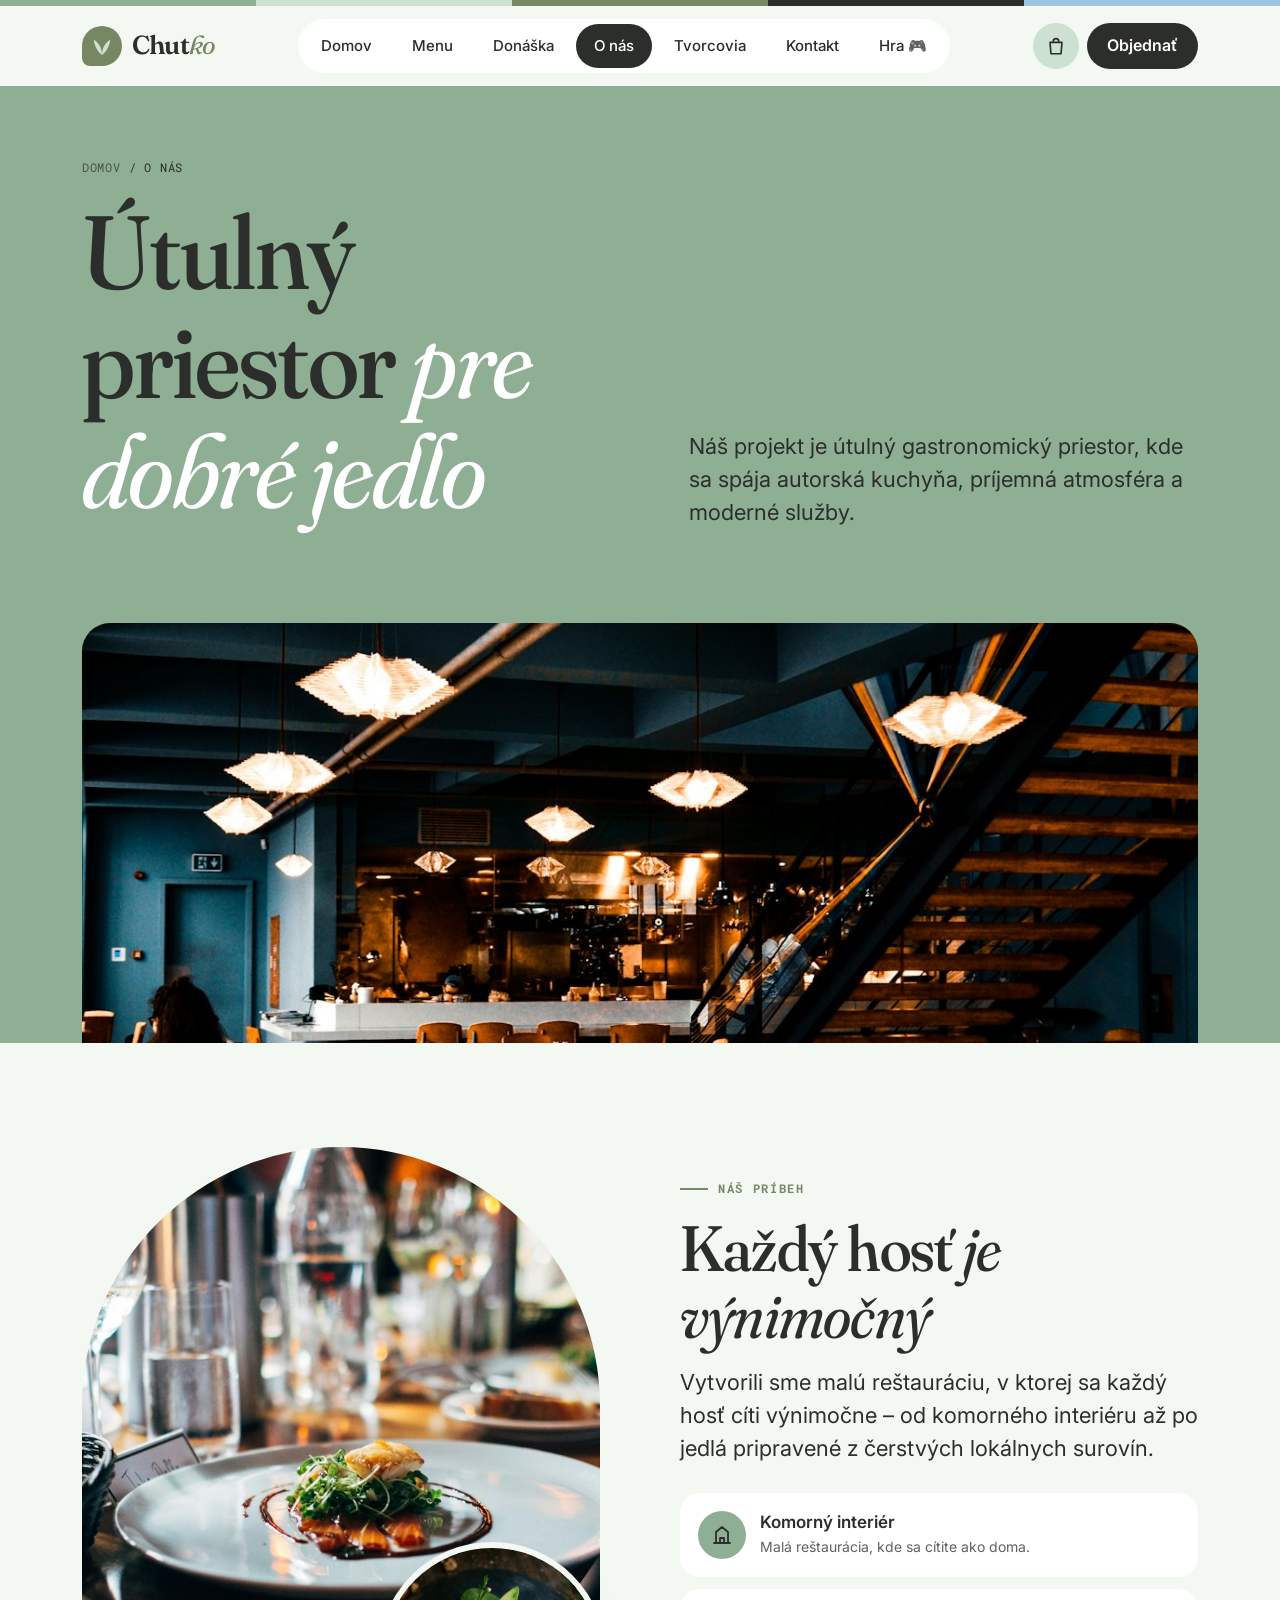
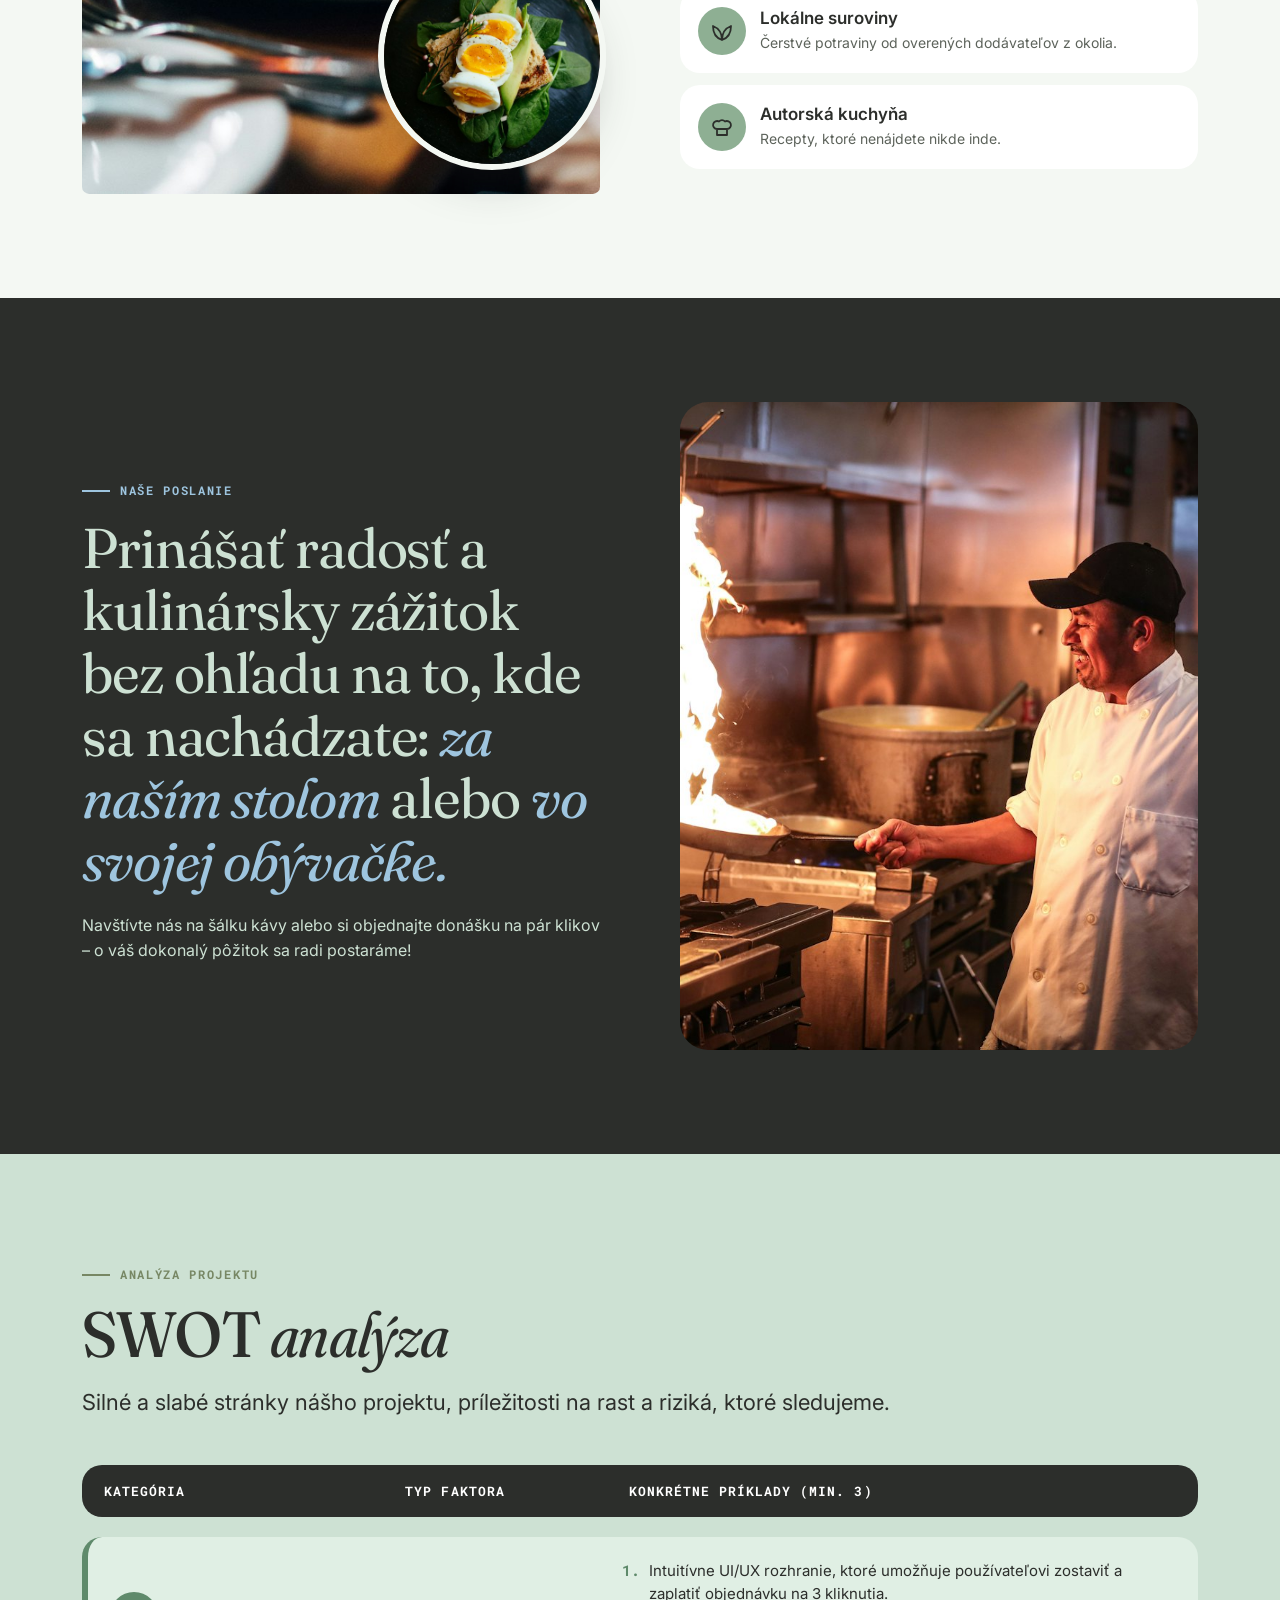
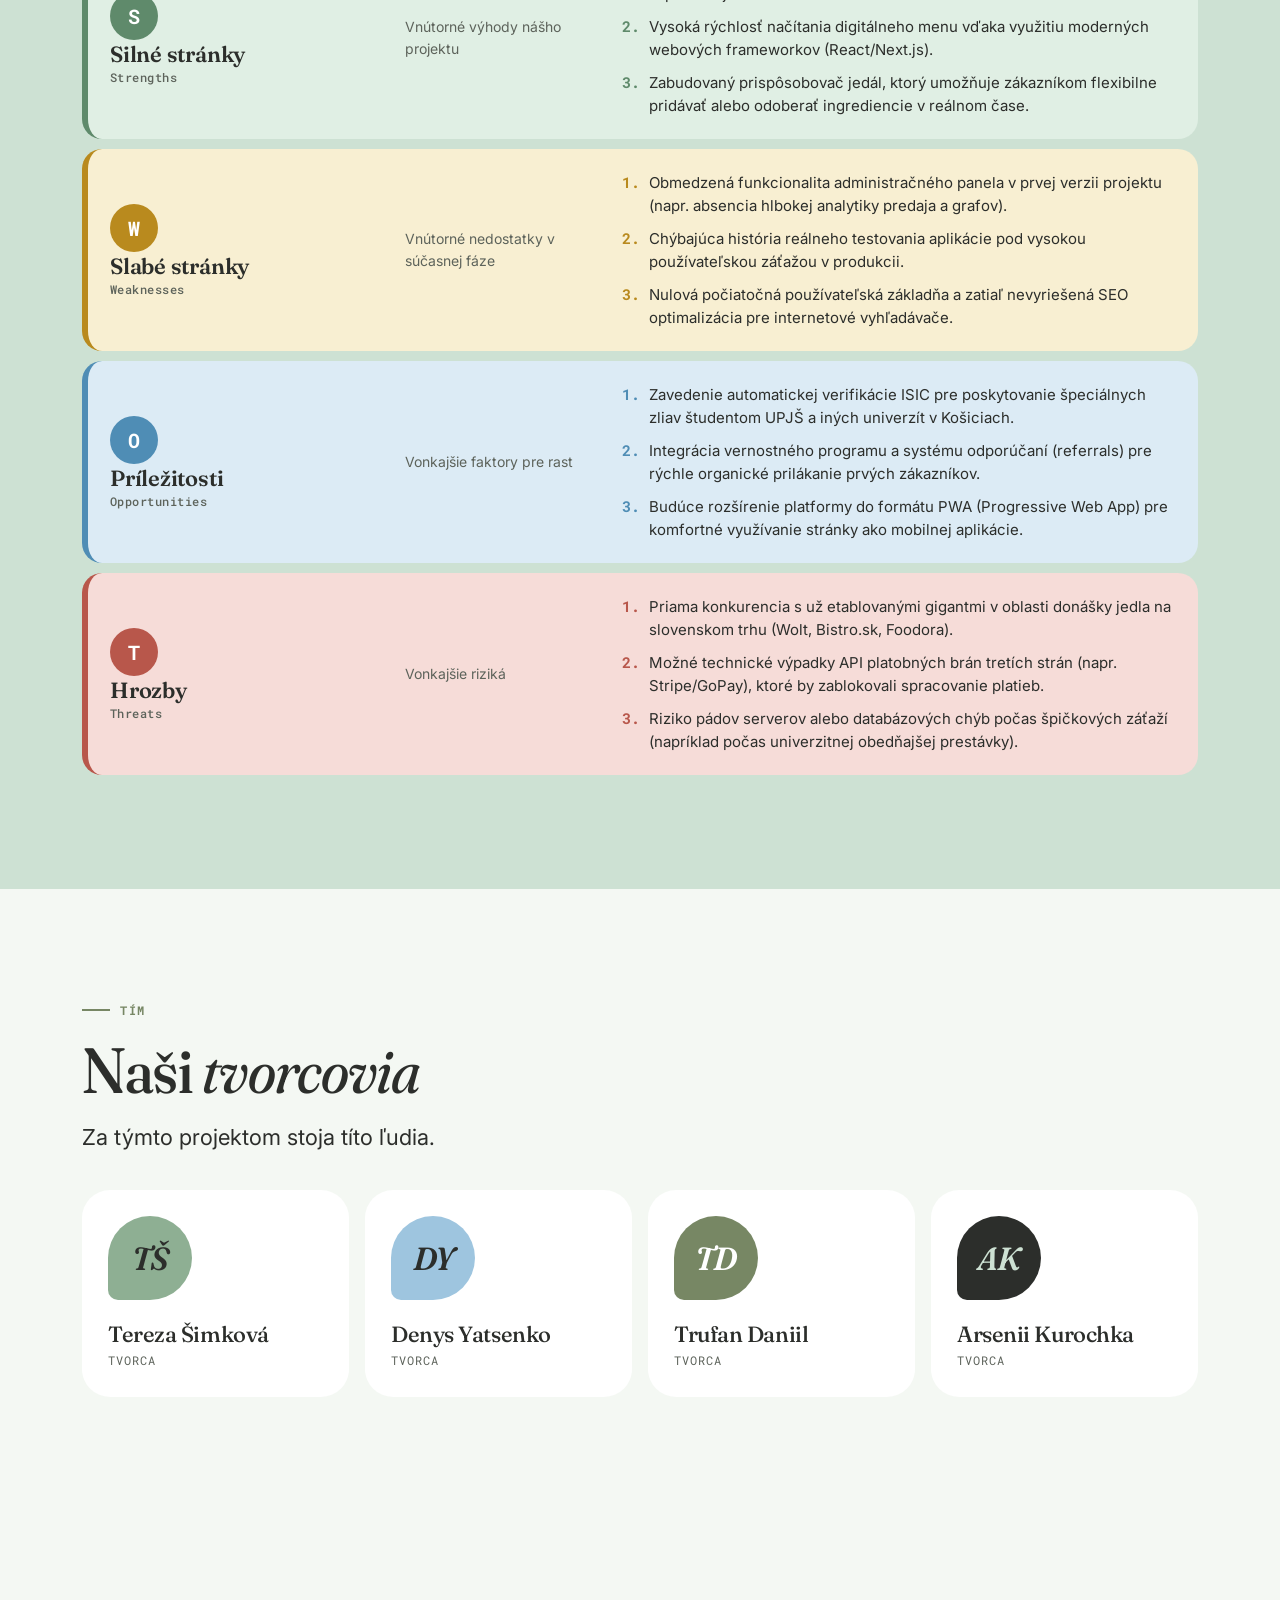
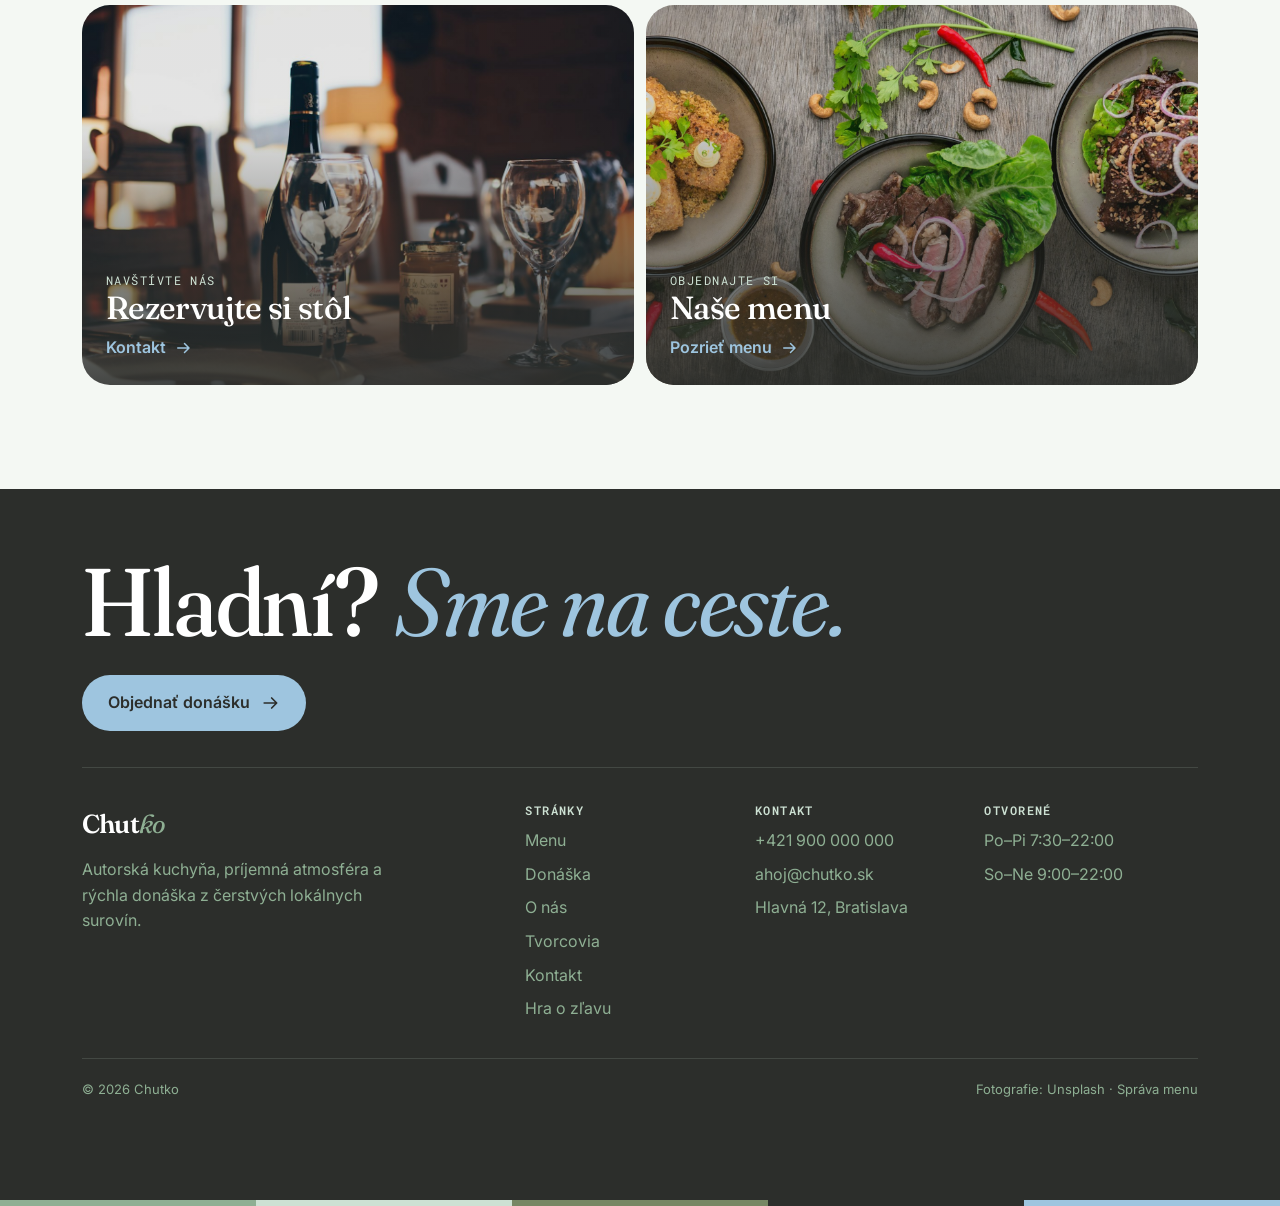
==== commit bd888343: "o-nas.html" ====
--- a/chutko-web/o-nas.html
+++ b/chutko-web/o-nas.html
@@ -25,6 +25,7 @@
         <a href="menu.html">Menu</a>
         <a href="donaska.html">Donáška</a>
         <a href="o-nas.html" aria-current="page">O nás</a>
+        <a href="o-nas.html#tvorcovia">Tvorcovia</a>
         <a href="kontakt.html">Kontakt</a>
         <a href="hra.html">Hra 🎮</a>
       </nav>
@@ -40,8 +41,9 @@
     <a href="menu.html"><small>02</small>Menu</a>
     <a href="donaska.html"><small>03</small>Donáška</a>
     <a href="o-nas.html" aria-current="page"><small>04</small>O nás</a>
-    <a href="kontakt.html"><small>05</small>Kontakt</a>
-    <a href="hra.html"><small>06</small>Hra 🎮</a>
+    <a href="o-nas.html#tvorcovia"><small>05</small>Tvorcovia</a>
+    <a href="kontakt.html"><small>06</small>Kontakt</a>
+    <a href="hra.html"><small>07</small>Hra 🎮</a>
     <div class="mnav__foot">
       <p>Objednávky: <a href="tel:+421900000000">+421 900 000 000</a></p>
       <a href="kosik.html" class="btn btn--sky btn--block">Otvoriť košík <svg viewBox="0 0 24 24" aria-hidden="true"><path d="M5 12h14m-5-6 6 6-6 6" fill="none" stroke="currentColor" stroke-width="2" stroke-linecap="round" stroke-linejoin="round"/></svg></a>
@@ -85,6 +87,55 @@
           <p class="quote">Prinášať radosť a kulinársky zážitok bez ohľadu na to, kde sa nachádzate: <em>za naším stolom</em> alebo <em>vo svojej obývačke.</em></p>
           <p style="margin-top:20px">Navštívte nás na šálku kávy alebo si objednajte donášku na pár klikov – o váš dokonalý pôžitok sa radi postaráme!</p>
         </div>
+      </div>
+    </section>
+
+    <section class="section section--mint" id="swot">
+      <div class="container">
+        <div class="section__head reveal">
+          <p class="label c-olive">Analýza projektu</p>
+          <h2 class="display h2">SWOT <em>analýza</em></h2>
+          <p class="lead">Silné a slabé stránky nášho projektu, príležitosti na rast a riziká, ktoré sledujeme.</p>
+        </div>
+        <div class="swot-wrap">
+          <table class="swot">
+            <caption class="sr-only" style="position:absolute;width:1px;height:1px;overflow:hidden;clip-path:inset(50%)">SWOT analýza projektu Chutko</caption>
+            <thead><tr><th scope="col">Kategória</th><th scope="col">Typ faktora</th><th scope="col">Konkrétne príklady (min. 3)</th></tr></thead>
+            <tbody>
+          <tr class="swot__row swot__row--s reveal">
+            <th scope="row"><span class="swot__letter" aria-hidden="true">S</span><span>Silné stránky<small>Strengths</small></span></th>
+            <td class="swot__type">Vnútorné výhody nášho projektu</td>
+            <td class="swot__ex"><ol class="swot__list"><li>Intuitívne UI/UX rozhranie, ktoré umožňuje používateľovi zostaviť a zaplatiť objednávku na 3 kliknutia.</li><li>Vysoká rýchlosť načítania digitálneho menu vďaka využitiu moderných webových frameworkov (React/Next.js).</li><li>Zabudovaný prispôsobovač jedál, ktorý umožňuje zákazníkom flexibilne pridávať alebo odoberať ingrediencie v reálnom čase.</li></ol></td>
+          </tr>
+          <tr class="swot__row swot__row--w reveal">
+            <th scope="row"><span class="swot__letter" aria-hidden="true">W</span><span>Slabé stránky<small>Weaknesses</small></span></th>
+            <td class="swot__type">Vnútorné nedostatky v súčasnej fáze</td>
+            <td class="swot__ex"><ol class="swot__list"><li>Obmedzená funkcionalita administračného panela v prvej verzii projektu (napr. absencia hlbokej analytiky predaja a grafov).</li><li>Chýbajúca história reálneho testovania aplikácie pod vysokou používateľskou záťažou v produkcii.</li><li>Nulová počiatočná používateľská základňa a zatiaľ nevyriešená SEO optimalizácia pre internetové vyhľadávače.</li></ol></td>
+          </tr>
+          <tr class="swot__row swot__row--o reveal">
+            <th scope="row"><span class="swot__letter" aria-hidden="true">O</span><span>Príležitosti<small>Opportunities</small></span></th>
+            <td class="swot__type">Vonkajšie faktory pre rast</td>
+            <td class="swot__ex"><ol class="swot__list"><li>Zavedenie automatickej verifikácie ISIC pre poskytovanie špeciálnych zliav študentom UPJŠ a iných univerzít v Košiciach.</li><li>Integrácia vernostného programu a systému odporúčaní (referrals) pre rýchle organické prilákanie prvých zákazníkov.</li><li>Budúce rozšírenie platformy do formátu PWA (Progressive Web App) pre komfortné využívanie stránky ako mobilnej aplikácie.</li></ol></td>
+          </tr>
+          <tr class="swot__row swot__row--t reveal">
+            <th scope="row"><span class="swot__letter" aria-hidden="true">T</span><span>Hrozby<small>Threats</small></span></th>
+            <td class="swot__type">Vonkajšie riziká</td>
+            <td class="swot__ex"><ol class="swot__list"><li>Priama konkurencia s už etablovanými gigantmi v oblasti donášky jedla na slovenskom trhu (Wolt, Bistro.sk, Foodora).</li><li>Možné technické výpadky API platobných brán tretích strán (napr. Stripe/GoPay), ktoré by zablokovali spracovanie platieb.</li><li>Riziko pádov serverov alebo databázových chýb počas špičkových záťaží (napríklad počas univerzitnej obedňajšej prestávky).</li></ol></td>
+          </tr>
+            </tbody>
+          </table>
+        </div>
+      </div>
+    </section>
+
+    <section class="section" id="tvorcovia">
+      <div class="container">
+        <div class="section__head reveal">
+          <p class="label c-olive">Tím</p>
+          <h2 class="display h2">Naši <em>tvorcovia</em></h2>
+          <p class="lead">Za týmto projektom stoja títo ľudia.</p>
+        </div>
+        <ul class="team"><li class="reveal"><span class="team__avatar" aria-hidden="true">TŠ</span><div><h3>Tereza Šimková</h3><p>Tvorca</p></div></li><li class="reveal"><span class="team__avatar" aria-hidden="true">DY</span><div><h3>Denys Yatsenko</h3><p>Tvorca</p></div></li><li class="reveal"><span class="team__avatar" aria-hidden="true">TD</span><div><h3>Trufan Daniil</h3><p>Tvorca</p></div></li><li class="reveal"><span class="team__avatar" aria-hidden="true">AK</span><div><h3>Arsenii Kurochka</h3><p>Tvorca</p></div></li></ul>
       </div>
     </section>
 
@@ -123,6 +174,7 @@
             <li><a href="menu.html">Menu</a></li>
             <li><a href="donaska.html">Donáška</a></li>
             <li><a href="o-nas.html">O nás</a></li>
+            <li><a href="o-nas.html#tvorcovia">Tvorcovia</a></li>
             <li><a href="kontakt.html">Kontakt</a></li>
             <li><a href="hra.html">Hra o zľavu</a></li>
           </ul>
--- a/chutko-web/styles.css
+++ b/chutko-web/styles.css
@@ -1189,3 +1189,67 @@
   .custom-dialog { max-width: 520px; margin: auto; border-radius: var(--r-lg); }
   .custom__media { height: 220px; }
 }
+
+/* ==========================================================
+   SWOT tabuľka + tvorcovia (o-nas.html)
+   ========================================================== */
+.nav-open .mnav a:nth-child(7) { transition-delay: .3s; }
+.nav-open .mnav a:nth-child(8) { transition-delay: .35s; }
+.mnav a { font-size: clamp(30px, 8vw, 40px); padding: 9px 0; }
+
+.swot-wrap { margin-top: 8px; }
+.swot { width: 100%; border-collapse: separate; border-spacing: 0; }
+.swot thead { position: absolute; width: 1px; height: 1px; overflow: hidden; clip-path: inset(50%); }
+.swot tbody, .swot tr, .swot th, .swot td { display: block; }
+.swot tbody { display: grid; gap: 12px; }
+.swot__row { --tone: var(--mint); --accent: var(--olive); overflow: hidden; border-radius: var(--r); background: var(--tone); }
+.swot__row--s { --tone: #e0efe4; --accent: #5f8a6b; }
+.swot__row--w { --tone: #f8efd2; --accent: #b98a1e; }
+.swot__row--o { --tone: var(--sky-soft); --accent: #4f8db5; }
+.swot__row--t { --tone: #f6dcd8; --accent: #b8574b; }
+.swot__row > * { padding: 18px 20px; }
+.swot__row > th { display: flex; align-items: center; gap: 14px; padding-bottom: 6px; font-weight: 600; text-align: left; font-family: var(--display); font-size: 22px; line-height: 1.15; letter-spacing: -.01em; }
+.swot__row > th small { display: block; margin-top: 3px; font-family: var(--mono); font-size: 12px; font-weight: 500; letter-spacing: .04em; color: var(--muted); }
+.swot__letter { flex: none; display: grid; place-items: center; width: 48px; height: 48px; border-radius: 50%; background: var(--accent); color: var(--white); font-family: var(--mono); font-size: 20px; font-weight: 700; }
+.swot__type { padding-top: 0 !important; padding-bottom: 6px !important; font-size: 14px; color: var(--muted); }
+.swot__list { margin: 0; padding: 0 0 0 20px; display: grid; gap: 10px; font-size: 15px; line-height: 1.5; }
+.swot__list li::marker { font-family: var(--mono); font-weight: 700; color: var(--accent); }
+.swot__ex { padding-top: 6px !important; }
+
+@media (min-width: 900px) {
+  .swot { border-spacing: 0 10px; }
+  .swot thead { position: static; width: auto; height: auto; overflow: visible; clip-path: none; display: table-header-group; }
+  .swot tbody { display: table-row-group; }
+  .swot tr { display: table-row; }
+  .swot th, .swot td { display: table-cell; }
+  .swot thead th { padding: 16px 22px; background: var(--ink); color: var(--white); font-family: var(--mono); font-size: 13px; font-weight: 700; letter-spacing: .08em; text-transform: uppercase; text-align: left; }
+  .swot thead th:first-child { border-radius: var(--r) 0 0 var(--r); }
+  .swot thead th:last-child { border-radius: 0 var(--r) var(--r) 0; }
+  .swot__row { background: none; overflow: visible; }
+  .swot__row > * { background: var(--tone); padding: 22px; vertical-align: middle; }
+  .swot__row > th { display: table-cell; width: 27%; padding-bottom: 22px; border-radius: var(--r) 0 0 var(--r); border-left: 6px solid var(--accent); }
+  .swot__row > th > * { vertical-align: middle; }
+  .swot__row > th { display: table-cell; }
+  .swot__type { width: 20%; padding-top: 22px !important; padding-bottom: 22px !important; }
+  .swot__ex { padding-top: 22px !important; border-radius: 0 var(--r) var(--r) 0; }
+}
+
+/* Tvorcovia */
+.team { display: grid; gap: 12px; margin: 28px 0 0; padding: 0; list-style: none; }
+.team li { display: flex; align-items: center; gap: 16px; padding: 18px; border-radius: var(--r-lg); background: var(--white); transition: transform .35s var(--ease), box-shadow .35s var(--ease); }
+.team li:hover { transform: translateY(-4px); box-shadow: var(--shadow); }
+.team__avatar { flex: none; display: grid; place-items: center; width: 64px; height: 64px; border-radius: 50% 50% 50% 10px; background: var(--sage); color: var(--ink); font-family: var(--display); font-size: 24px; font-weight: 600; font-style: italic; letter-spacing: -.02em; }
+.team li:nth-child(2) .team__avatar { background: var(--sky); }
+.team li:nth-child(3) .team__avatar { background: var(--olive); color: var(--white); }
+.team li:nth-child(4) .team__avatar { background: var(--ink); color: var(--mint); }
+.team h3 { font-family: var(--display); font-size: 22px; font-weight: 500; letter-spacing: -.02em; line-height: 1.15; }
+.team p { margin: 4px 0 0; font-family: var(--mono); font-size: 12px; letter-spacing: .08em; text-transform: uppercase; color: var(--muted); }
+
+@media (min-width: 720px) {
+  .team { grid-template-columns: 1fr 1fr; gap: 16px; }
+}
+@media (min-width: 1024px) {
+  .team { grid-template-columns: repeat(4, 1fr); }
+  .team li { flex-direction: column; align-items: flex-start; padding: 26px; gap: 22px; }
+  .team__avatar { width: 84px; height: 84px; font-size: 32px; }
+}
